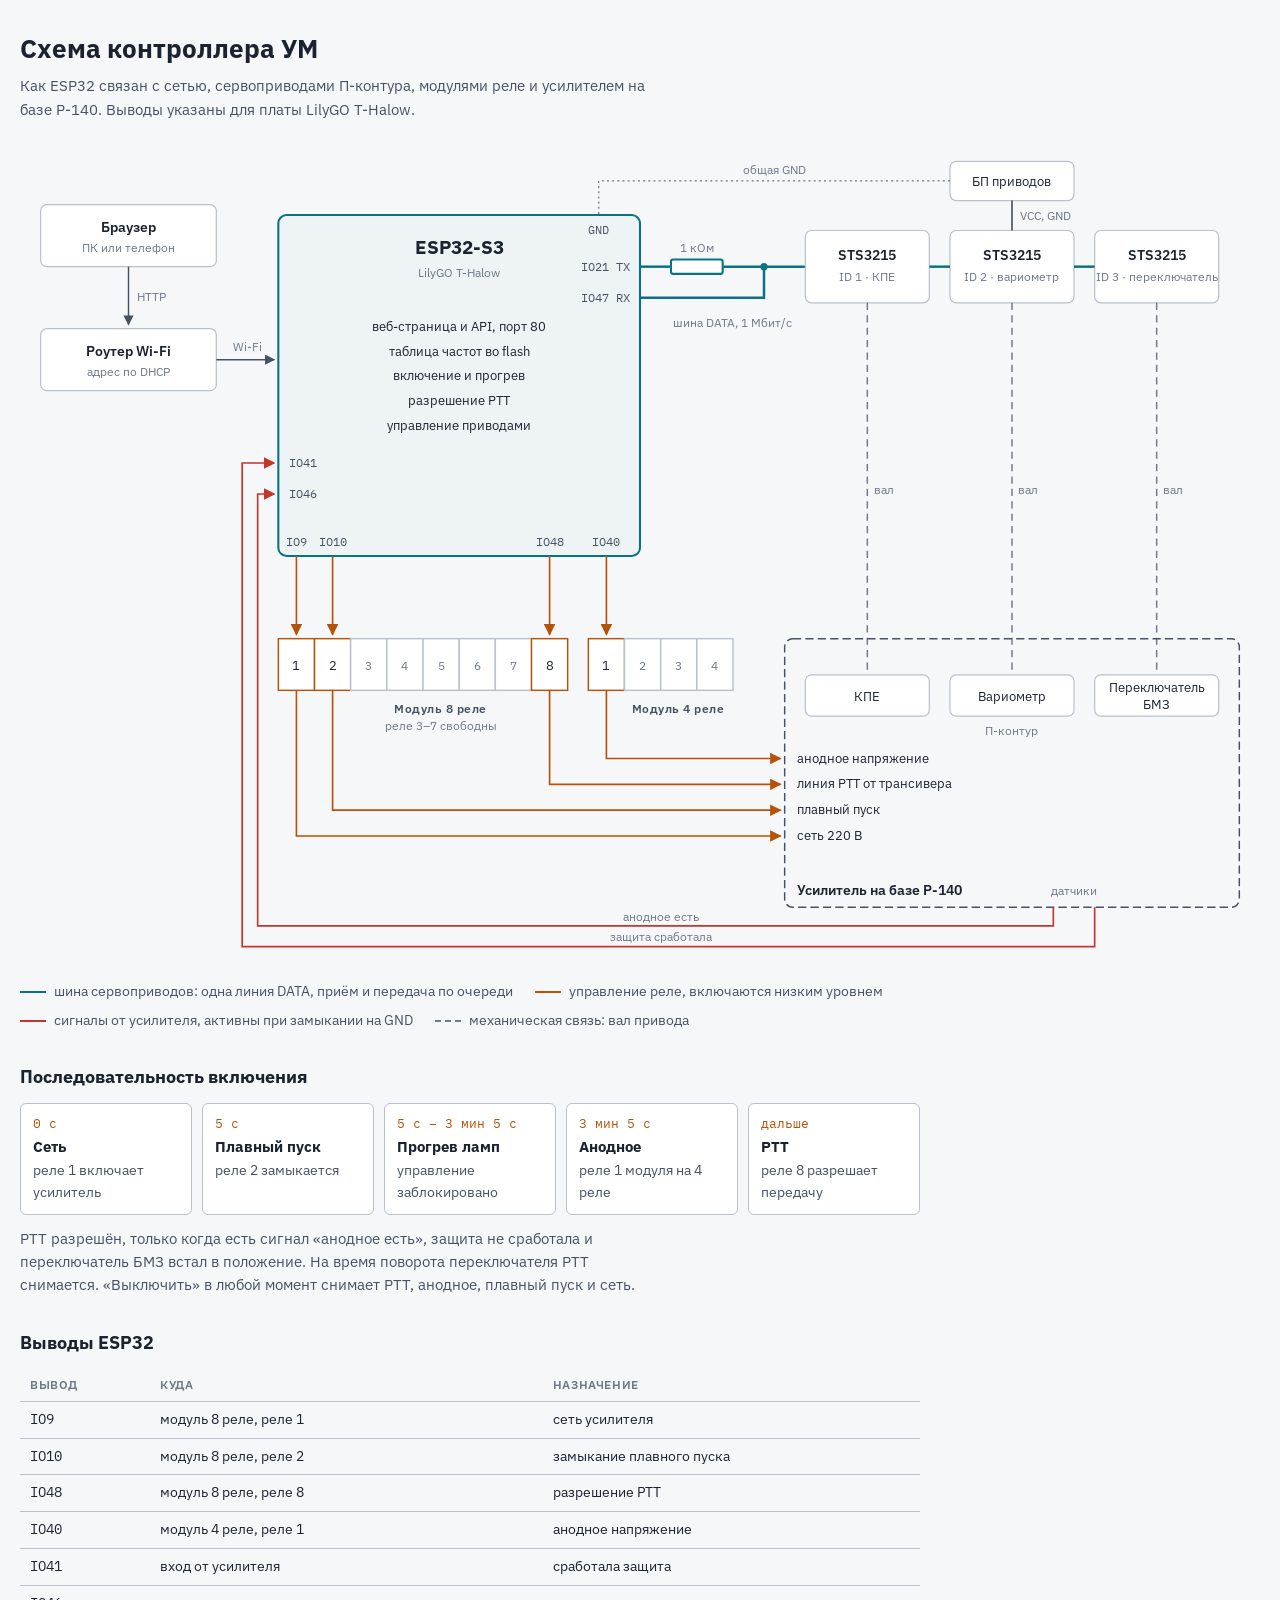
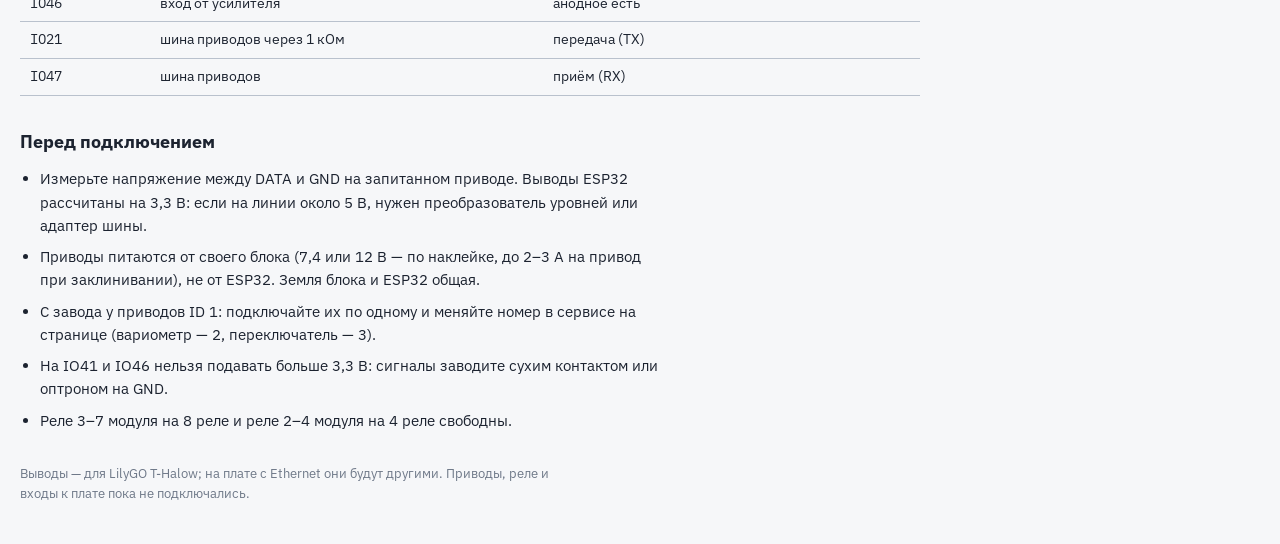
==== docs/scheme.html @ f74bc359 "- переключатель БМЗ на третьем сервоприводе: 5 положений, поворот кратчайшим путём в шаговом режиме," ====
<!doctype html>
<html lang="ru">
<head>
<meta charset="utf-8">
<meta name="viewport" content="width=device-width, initial-scale=1, viewport-fit=cover">
<title>Схема контроллера УМ</title>
<meta name="claude:viewport-fit-sides" content="cover">
<link rel="preconnect" href="https://fonts.googleapis.com">
<link rel="stylesheet" href="https://fonts.googleapis.com/css2?family=IBM+Plex+Mono:wght@400;500&family=IBM+Plex+Sans:wght@400;600;700&display=swap">

<style>
  body { margin: 0; }
  /* Схема по центру во всю ширину, ниже текстовые разделы колонкой ~70 знаков */
  :root {
    --bg: #f6f7f9; --ink: #1c2330; --ink2: #465264; --muted: #6e7888; --line: #b9c1cd;
    --panel: #ffffff; --panel2: #eef4f6; --bus: #0b7285; --warm: #b45309; --alert: #c2362b;
    --font-body: 'IBM Plex Sans', 'Segoe UI', Arial, sans-serif;
    --font-mono: 'IBM Plex Mono', Consolas, monospace;
  }
  @media (prefers-color-scheme: dark) {
    :root:not([data-theme="light"]) {
      --bg: #12161c; --ink: #e5e9ef; --ink2: #b0b9c7; --muted: #8791a1; --line: #364051;
      --panel: #1a2029; --panel2: #16252b; --bus: #3bbfd1; --warm: #f2a33a; --alert: #ff6f61;
      color-scheme: dark;
    }
  }
  :root[data-theme="dark"] {
    --bg: #12161c; --ink: #e5e9ef; --ink2: #b0b9c7; --muted: #8791a1; --line: #364051;
    --panel: #1a2029; --panel2: #16252b; --bus: #3bbfd1; --warm: #f2a33a; --alert: #ff6f61;
    color-scheme: dark;
  }
  body { background: var(--bg); color: var(--ink); font-family: var(--font-body); font-size: 15px; line-height: 1.55; }
  main { max-width: 1240px; margin: 0 auto; padding-block: 28px 40px;
         padding-left: max(16px, env(safe-area-inset-left, 0px)); padding-right: max(16px, env(safe-area-inset-right, 0px));
         display: grid; gap: 32px; }
  main > * { min-width: 0; }
  .intro h1 { margin: 0 0 6px; font-size: 26px; text-wrap: balance; }
  .intro p, footer, section > p, section > ul { max-width: 70ch; }
  section { max-width: 900px; }
  .intro p { margin: 0; color: var(--ink2); }
  h2 { font-size: 18px; margin: 0 0 12px; text-wrap: balance; }
  .fig { margin: 0; }
  .scroll { overflow-x: auto; }
  .fig .scheme { display: block; width: 100%; min-width: 860px; height: auto; }
  .legend { list-style: none; padding: 0; margin: 12px 0 0; display: flex; flex-wrap: wrap; gap: 8px 22px; color: var(--ink2); font-size: 13.5px; }
  .legend li { display: flex; align-items: center; gap: 8px; }
  .k { display: inline-block; width: 26px; height: 0; border-top: 2.4px solid var(--bus); }
  .k.ctl { border-top-color: var(--warm); }
  .k.sig { border-top-color: var(--alert); }
  .k.mech { border-top: 2px dashed var(--muted); }
  .steps { list-style: none; padding: 0; margin: 0; display: grid; grid-template-columns: repeat(auto-fit, minmax(150px, 1fr)); gap: 10px; }
  .steps li { background: var(--panel); border: 1px solid var(--line); border-radius: 6px; padding: 10px 12px; display: grid; gap: 2px; align-content: start; }
  .steps span:last-child { color: var(--ink2); font-size: 14px; }
  .steps .when { font-family: var(--font-mono); font-size: 12.5px; color: var(--warm); font-variant-numeric: tabular-nums; }
  .note { color: var(--ink2); margin: 12px 0 0; }
  table { border-collapse: collapse; width: 100%; min-width: 460px; font-size: 14px; }
  th, td { text-align: left; padding: 7px 10px; border-bottom: 1px solid var(--line); }
  th { font-size: 12px; letter-spacing: .05em; text-transform: uppercase; color: var(--muted); font-weight: 600; }
  .mono { font-family: var(--font-mono); font-variant-numeric: tabular-nums; }
  .checks { margin: 0; padding-left: 20px; display: grid; gap: 8px; }
  footer { color: var(--muted); font-size: 13px; }

.scheme text { font-family: 'IBM Plex Sans', 'Segoe UI', Arial, sans-serif; }
.scheme .t { font-size: 13px; fill: var(--ink); }
.scheme .ts { font-size: 11.5px; fill: var(--muted); }
.scheme .tb { font-size: 14px; font-weight: 600; fill: var(--ink); }
.scheme .th { font-size: 18px; font-weight: 700; fill: var(--ink); }
.scheme .tl { font-size: 12px; font-weight: 600; letter-spacing: .04em; fill: var(--ink2); }
.scheme .pin { font-family: 'IBM Plex Mono', Consolas, monospace; font-size: 11.5px; fill: var(--ink2); }
.scheme .box { fill: var(--panel); stroke: var(--line); stroke-width: 1.2; }
.scheme .esp { fill: var(--panel2); stroke: var(--bus); stroke-width: 2; }
.scheme .amp { fill: none; stroke: var(--ink2); stroke-width: 1.4; stroke-dasharray: 8 4; }
.scheme .comp { fill: var(--panel); stroke: var(--bus); stroke-width: 2; }
.scheme .cell { fill: var(--panel); stroke: var(--warm); stroke-width: 1.4; }
.scheme .cell.free { stroke: var(--line); }
.scheme .bus { fill: none; stroke: var(--bus); stroke-width: 2.4; }
.scheme .pwr { fill: none; stroke: var(--ink2); stroke-width: 1.6; }
.scheme .gnd { fill: none; stroke: var(--muted); stroke-width: 1.2; stroke-dasharray: 2 3; }
.scheme .mech { fill: none; stroke: var(--muted); stroke-width: 1.4; stroke-dasharray: 7 5; }
.scheme .ctl { fill: none; stroke: var(--warm); stroke-width: 1.6; }
.scheme .sig { fill: none; stroke: var(--alert); stroke-width: 1.6; }
.scheme .net { fill: none; stroke: var(--ink2); stroke-width: 1.4; }
.scheme .dot { fill: var(--bus); }
.scheme .ah-net { fill: var(--ink2); }
.scheme .ah-ctl { fill: var(--warm); }
.scheme .ah-sig { fill: var(--alert); }
.scheme .bg { fill: var(--bg); }

</style>
</head>
<body>
<main>
<header class="intro">
  <h1>Схема контроллера УМ</h1>
  <p>Как ESP32 связан с сетью, сервоприводами П-контура, модулями реле и усилителем на базе Р-140. Выводы указаны для платы LilyGO T-Halow.</p>
</header>

<figure class="fig">
  <div class="scroll"><svg xmlns="http://www.w3.org/2000/svg" viewBox="0 0 1200 790" role="img" aria-label="Схема контроллера: браузер через роутер Wi-Fi обращается к ESP32; ESP32 по шине DATA управляет тремя сервоприводами STS3215, которые вращают КПЕ, вариометр и переключатель БМЗ; через модули реле включает сеть, плавный пуск, PTT и анодное напряжение усилителя; от усилителя получает сигналы защиты и наличия анодного." class="scheme"><defs>
<marker id="ar-net" viewBox="0 0 10 10" refX="9" refY="5" markerWidth="7" markerHeight="7" orient="auto-start-reverse"><path d="M0 0 L10 5 L0 10 z" class="ah-net"/></marker>
<marker id="ar-ctl" viewBox="0 0 10 10" refX="9" refY="5" markerWidth="7" markerHeight="7" orient="auto-start-reverse"><path d="M0 0 L10 5 L0 10 z" class="ah-ctl"/></marker>
<marker id="ar-sig" viewBox="0 0 10 10" refX="9" refY="5" markerWidth="7" markerHeight="7" orient="auto-start-reverse"><path d="M0 0 L10 5 L0 10 z" class="ah-sig"/></marker>
</defs><rect x="20" y="50" width="170" height="60" rx="6" class="box"/>
<text x="105" y="76" class="tb" text-anchor="middle">Браузер</text>
<text x="105" y="96" class="ts" text-anchor="middle">ПК или телефон</text>
<rect x="20" y="170" width="170" height="60" rx="6" class="box"/>
<text x="105" y="196" class="tb" text-anchor="middle">Роутер Wi-Fi</text>
<text x="105" y="216" class="ts" text-anchor="middle">адрес по DHCP</text>
<path d="M105 110 L105 166" class="net" marker-end="url(#ar-net)"/>
<text x="113" y="143" class="ts" text-anchor="start">HTTP</text>
<path d="M190 200 L246 200" class="net" marker-end="url(#ar-net)"/>
<text x="220" y="192" class="ts" text-anchor="middle">Wi-Fi</text>
<rect x="250" y="60" width="350" height="330" rx="8" class="esp"/>
<text x="425" y="98" class="th" text-anchor="middle">ESP32-S3</text>
<text x="425" y="120" class="ts" text-anchor="middle">LilyGO T-Halow</text>
<text x="425" y="172" class="t" text-anchor="middle">веб-страница и API, порт 80</text>
<text x="425" y="196" class="t" text-anchor="middle">таблица частот во flash</text>
<text x="425" y="220" class="t" text-anchor="middle">включение и прогрев</text>
<text x="425" y="244" class="t" text-anchor="middle">разрешение PTT</text>
<text x="425" y="268" class="t" text-anchor="middle">управление приводами</text>
<text x="590" y="114" class="pin" text-anchor="end">IO21 TX</text>
<text x="590" y="144" class="pin" text-anchor="end">IO47 RX</text>
<text x="560" y="78" class="pin" text-anchor="middle">GND</text>
<text x="260" y="304" class="pin" text-anchor="start">IO41</text>
<text x="260" y="334" class="pin" text-anchor="start">IO46</text>
<text x="267.5" y="380" class="pin" text-anchor="middle">IO9</text>
<text x="302.5" y="380" class="pin" text-anchor="middle">IO10</text>
<text x="512.5" y="380" class="pin" text-anchor="middle">IO48</text>
<text x="567.5" y="380" class="pin" text-anchor="middle">IO40</text>
<path d="M600 110 L630 110" class="bus"/>
<rect x="630" y="103" width="50" height="14" rx="2" class="comp"/>
<text x="655" y="96" class="ts" text-anchor="middle">1 кОм</text>
<path d="M680 110 L760 110" class="bus"/>
<path d="M600 140 L720 140 L720 110" class="bus"/>
<circle cx="720" cy="110" r="3.5" class="dot"/>
<text x="690" y="168" class="ts" text-anchor="middle">шина DATA, 1 Мбит/с</text>
<rect x="760" y="75" width="120" height="70" rx="6" class="box"/>
<text x="820" y="104" class="tb" text-anchor="middle">STS3215</text>
<text x="820" y="124" class="ts" text-anchor="middle">ID 1 · КПЕ</text>
<rect x="900" y="75" width="120" height="70" rx="6" class="box"/>
<text x="960" y="104" class="tb" text-anchor="middle">STS3215</text>
<text x="960" y="124" class="ts" text-anchor="middle">ID 2 · вариометр</text>
<rect x="1040" y="75" width="120" height="70" rx="6" class="box"/>
<text x="1100" y="104" class="tb" text-anchor="middle">STS3215</text>
<text x="1100" y="124" class="ts" text-anchor="middle">ID 3 · переключатель</text>
<path d="M880 110 L900 110" class="bus"/>
<path d="M1020 110 L1040 110" class="bus"/>
<rect x="900" y="8" width="120" height="38" rx="6" class="box"/>
<text x="960" y="32" class="t" text-anchor="middle">БП приводов</text>
<path d="M960 46 L960 75" class="pwr"/>
<text x="968" y="65" class="ts" text-anchor="start">VCC, GND</text>
<path d="M900 27 L560 27 L560 60" class="gnd"/>
<text x="730" y="20" class="ts" text-anchor="middle">общая GND</text>
<path d="M820 145 L820 505" class="mech"/>
<text x="826" y="330" class="ts" text-anchor="start">вал</text>
<path d="M960 145 L960 505" class="mech"/>
<text x="966" y="330" class="ts" text-anchor="start">вал</text>
<path d="M1100 145 L1100 505" class="mech"/>
<text x="1106" y="330" class="ts" text-anchor="start">вал</text>
<text x="407" y="542" class="tl" text-anchor="middle">Модуль 8 реле</text>
<rect x="250" y="470" width="35" height="50" rx="0" class="cell"/>
<text x="267.5" y="500" class="t" text-anchor="middle">1</text>
<rect x="285" y="470" width="35" height="50" rx="0" class="cell"/>
<text x="302.5" y="500" class="t" text-anchor="middle">2</text>
<rect x="320" y="470" width="35" height="50" rx="0" class="cell free"/>
<text x="337.5" y="500" class="ts" text-anchor="middle">3</text>
<rect x="355" y="470" width="35" height="50" rx="0" class="cell free"/>
<text x="372.5" y="500" class="ts" text-anchor="middle">4</text>
<rect x="390" y="470" width="35" height="50" rx="0" class="cell free"/>
<text x="407.5" y="500" class="ts" text-anchor="middle">5</text>
<rect x="425" y="470" width="35" height="50" rx="0" class="cell free"/>
<text x="442.5" y="500" class="ts" text-anchor="middle">6</text>
<rect x="460" y="470" width="35" height="50" rx="0" class="cell free"/>
<text x="477.5" y="500" class="ts" text-anchor="middle">7</text>
<rect x="495" y="470" width="35" height="50" rx="0" class="cell"/>
<text x="512.5" y="500" class="t" text-anchor="middle">8</text>
<text x="637" y="542" class="tl" text-anchor="middle">Модуль 4 реле</text>
<rect x="550" y="470" width="35" height="50" rx="0" class="cell"/>
<text x="567.5" y="500" class="t" text-anchor="middle">1</text>
<rect x="585" y="470" width="35" height="50" rx="0" class="cell free"/>
<text x="602.5" y="500" class="ts" text-anchor="middle">2</text>
<rect x="620" y="470" width="35" height="50" rx="0" class="cell free"/>
<text x="637.5" y="500" class="ts" text-anchor="middle">3</text>
<rect x="655" y="470" width="35" height="50" rx="0" class="cell free"/>
<text x="672.5" y="500" class="ts" text-anchor="middle">4</text>
<text x="407" y="558" class="ts" text-anchor="middle">реле 3–7 свободны</text>
<path d="M267.5 390 L267.5 466" class="ctl" marker-end="url(#ar-ctl)"/>
<path d="M302.5 390 L302.5 466" class="ctl" marker-end="url(#ar-ctl)"/>
<path d="M512.5 390 L512.5 466" class="ctl" marker-end="url(#ar-ctl)"/>
<path d="M567.5 390 L567.5 466" class="ctl" marker-end="url(#ar-ctl)"/>
<rect x="740" y="470" width="440" height="260" rx="8" class="amp"/>
<text x="752" y="718" class="tb" text-anchor="start">Усилитель на базе Р-140</text>
<rect x="760" y="505" width="120" height="40" rx="6" class="box"/>
<text x="820" y="530" class="t" text-anchor="middle">КПЕ</text>
<rect x="900" y="505" width="120" height="40" rx="6" class="box"/>
<text x="960" y="530" class="t" text-anchor="middle">Вариометр</text>
<rect x="1040" y="505" width="120" height="40" rx="6" class="box"/>
<text x="1100" y="522" class="t" text-anchor="middle">Переключатель</text>
<text x="1100" y="538" class="t" text-anchor="middle">БМЗ</text>
<text x="960" y="563" class="ts" text-anchor="middle">П-контур</text>
<path d="M567.5 520 L567.5 586 L736 586" class="ctl" marker-end="url(#ar-ctl)"/>
<text x="752" y="590" class="t" text-anchor="start">анодное напряжение</text>
<path d="M512.5 520 L512.5 611 L736 611" class="ctl" marker-end="url(#ar-ctl)"/>
<text x="752" y="615" class="t" text-anchor="start">линия PTT от трансивера</text>
<path d="M302.5 520 L302.5 636 L736 636" class="ctl" marker-end="url(#ar-ctl)"/>
<text x="752" y="640" class="t" text-anchor="start">плавный пуск</text>
<path d="M267.5 520 L267.5 661 L736 661" class="ctl" marker-end="url(#ar-ctl)"/>
<text x="752" y="665" class="t" text-anchor="start">сеть 220 В</text>
<path d="M1000 730 L1000 748 L230 748 L230 330 L246 330" class="sig" marker-end="url(#ar-sig)"/>
<path d="M1040 730 L1040 768 L215 768 L215 300 L246 300" class="sig" marker-end="url(#ar-sig)"/>
<text x="620" y="743" class="ts" text-anchor="middle">анодное есть</text>
<text x="620" y="763" class="ts" text-anchor="middle">защита сработала</text>
<text x="1020" y="718" class="ts" text-anchor="middle">датчики</text></svg></div>
  <figcaption>
    <ul class="legend">
      <li><i class="k bus"></i>шина сервоприводов: одна линия DATA, приём и передача по очереди</li>
      <li><i class="k ctl"></i>управление реле, включаются низким уровнем</li>
      <li><i class="k sig"></i>сигналы от усилителя, активны при замыкании на GND</li>
      <li><i class="k mech"></i>механическая связь: вал привода</li>
    </ul>
  </figcaption>
</figure>

<section>
  <h2>Последовательность включения</h2>
  <ol class="steps">
    <li><span class="when">0 с</span><b>Сеть</b><span>реле 1 включает усилитель</span></li>
    <li><span class="when">5 с</span><b>Плавный пуск</b><span>реле 2 замыкается</span></li>
    <li><span class="when">5 с – 3 мин 5 с</span><b>Прогрев ламп</b><span>управление заблокировано</span></li>
    <li><span class="when">3 мин 5 с</span><b>Анодное</b><span>реле 1 модуля на 4 реле</span></li>
    <li><span class="when">дальше</span><b>PTT</b><span>реле 8 разрешает передачу</span></li>
  </ol>
  <p class="note">PTT разрешён, только когда есть сигнал «анодное есть», защита не сработала и переключатель БМЗ встал в положение. На время поворота переключателя PTT снимается. «Выключить» в любой момент снимает PTT, анодное, плавный пуск и сеть.</p>
</section>

<section>
  <h2>Выводы ESP32</h2>
  <div class="scroll">
  <table>
    <thead><tr><th>Вывод</th><th>Куда</th><th>Назначение</th></tr></thead>
    <tbody>
      <tr><td class="mono">IO9</td><td>модуль 8 реле, реле 1</td><td>сеть усилителя</td></tr>
      <tr><td class="mono">IO10</td><td>модуль 8 реле, реле 2</td><td>замыкание плавного пуска</td></tr>
      <tr><td class="mono">IO48</td><td>модуль 8 реле, реле 8</td><td>разрешение PTT</td></tr>
      <tr><td class="mono">IO40</td><td>модуль 4 реле, реле 1</td><td>анодное напряжение</td></tr>
      <tr><td class="mono">IO41</td><td>вход от усилителя</td><td>сработала защита</td></tr>
      <tr><td class="mono">IO46</td><td>вход от усилителя</td><td>анодное есть</td></tr>
      <tr><td class="mono">IO21</td><td>шина приводов через 1 кОм</td><td>передача (TX)</td></tr>
      <tr><td class="mono">IO47</td><td>шина приводов</td><td>приём (RX)</td></tr>
    </tbody>
  </table>
  </div>
</section>

<section>
  <h2>Перед подключением</h2>
  <ul class="checks">
    <li>Измерьте напряжение между DATA и GND на запитанном приводе. Выводы ESP32 рассчитаны на 3,3 В: если на линии около 5 В, нужен преобразователь уровней или адаптер шины.</li>
    <li>Приводы питаются от своего блока (7,4 или 12 В — по наклейке, до 2–3 А на привод при заклинивании), не от ESP32. Земля блока и ESP32 общая.</li>
    <li>С завода у приводов ID 1: подключайте их по одному и меняйте номер в сервисе на странице (вариометр — 2, переключатель — 3).</li>
    <li>На IO41 и IO46 нельзя подавать больше 3,3 В: сигналы заводите сухим контактом или оптроном на GND.</li>
    <li>Реле 3–7 модуля на 8 реле и реле 2–4 модуля на 4 реле свободны.</li>
  </ul>
</section>

<footer>Выводы — для LilyGO T-Halow; на плате с Ethernet они будут другими. Приводы, реле и входы к плате пока не подключались.</footer>
</main>
</body>
</html>
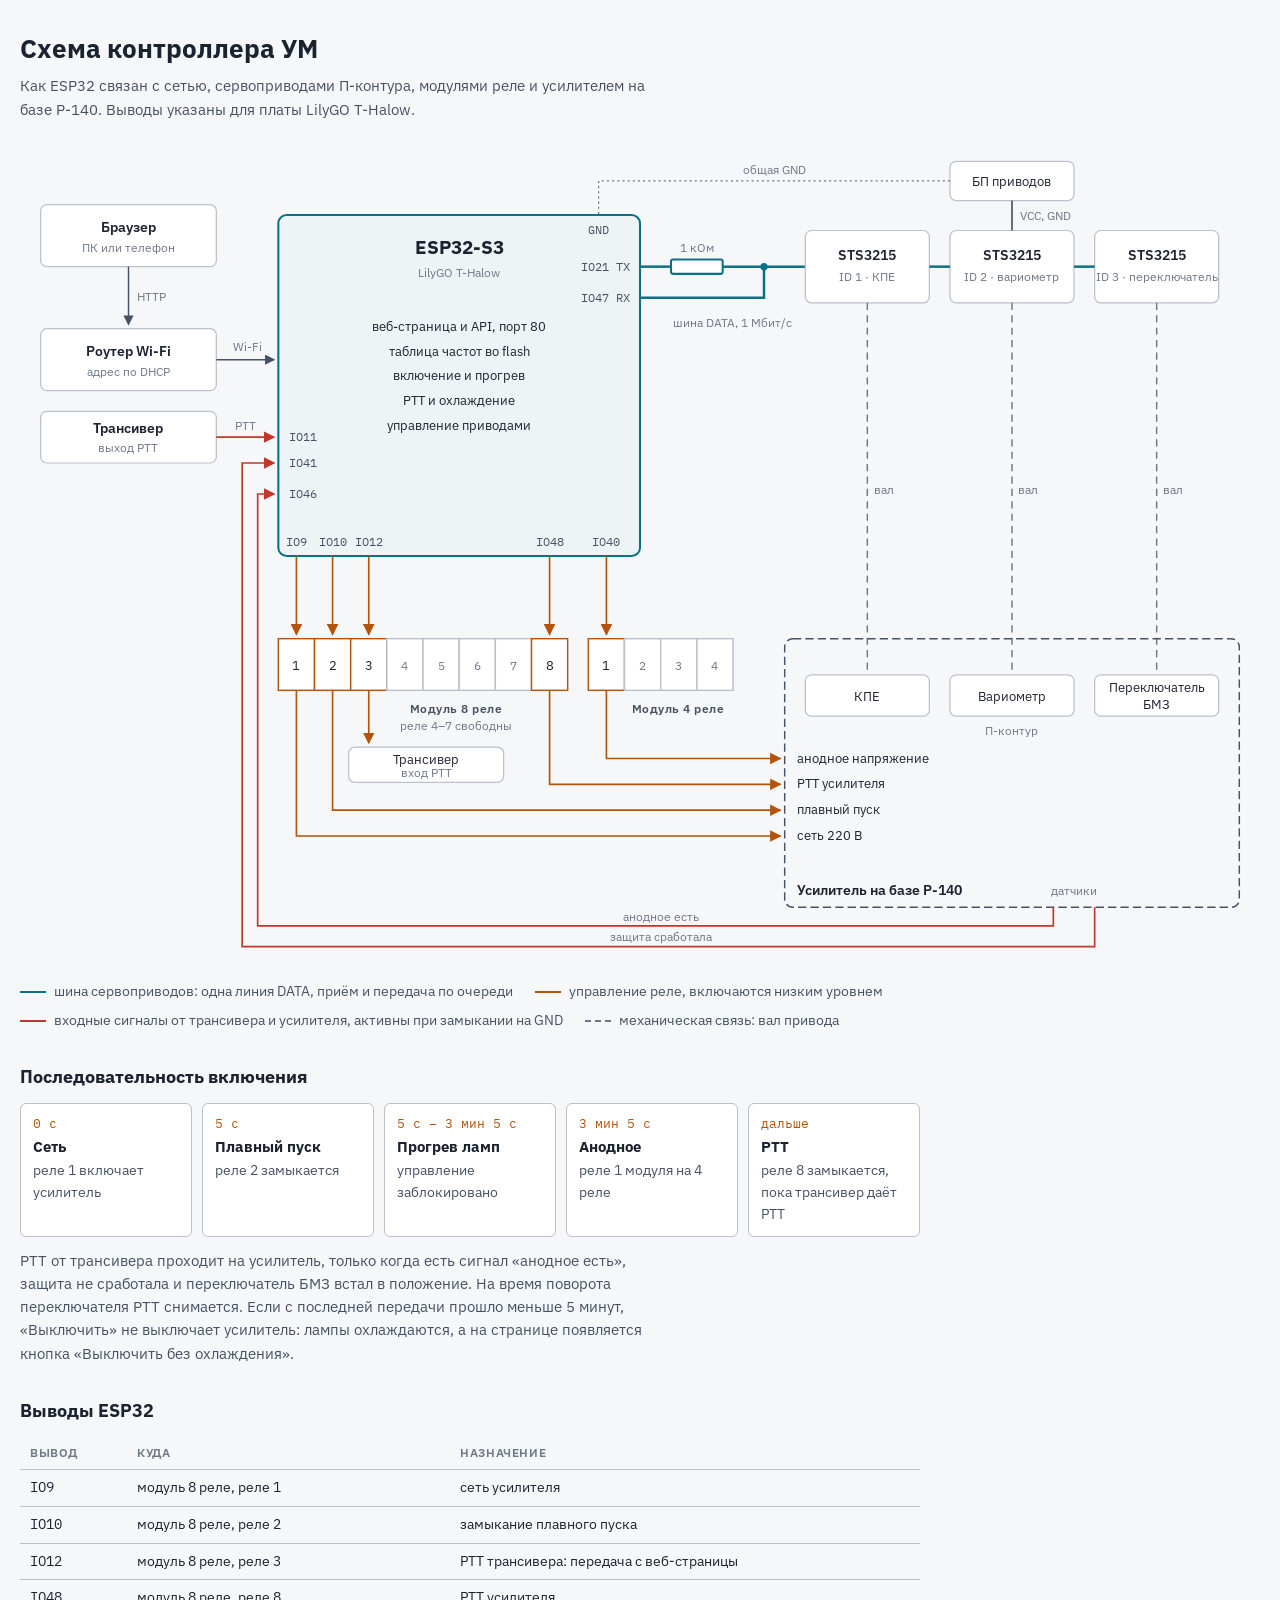
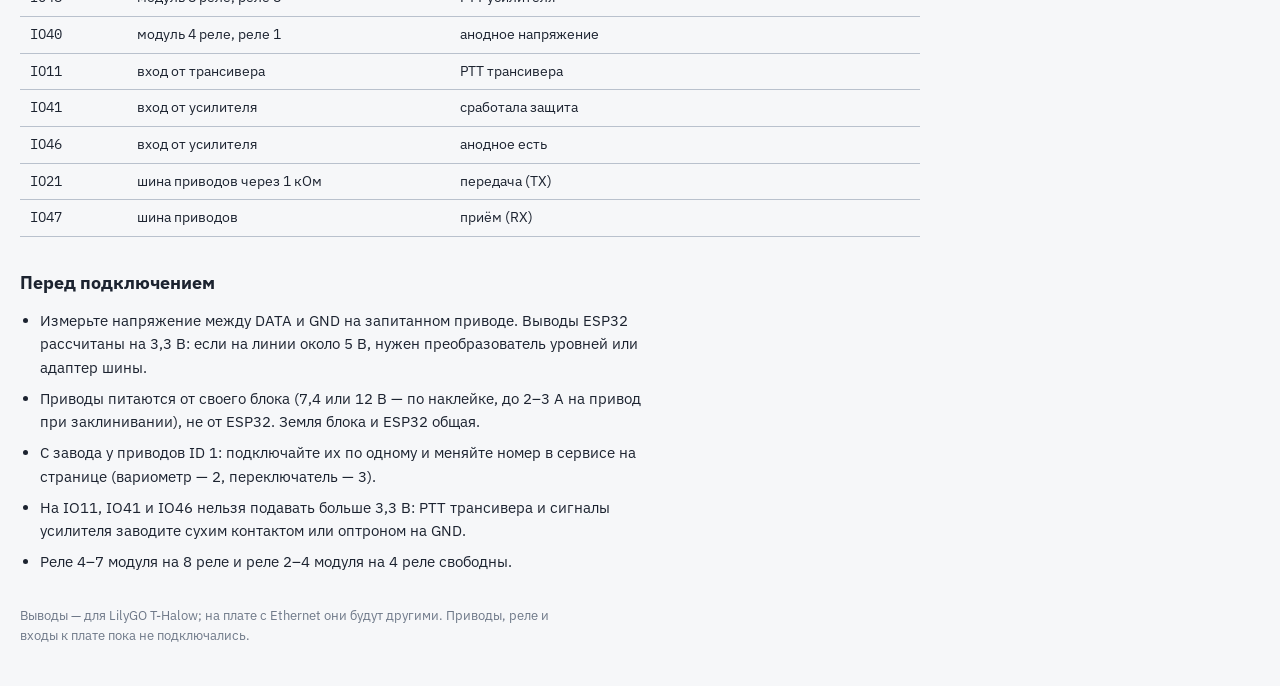
==== commit 2b9ceb79: "- PTT трансивера через ESP32 (вход IO11), реле 8 - PTT усилителя - охлаждение 5 мин после передачи: " ====
--- a/docs/scheme.html
+++ b/docs/scheme.html
@@ -96,7 +96,7 @@
 </header>
 
 <figure class="fig">
-  <div class="scroll"><svg xmlns="http://www.w3.org/2000/svg" viewBox="0 0 1200 790" role="img" aria-label="Схема контроллера: браузер через роутер Wi-Fi обращается к ESP32; ESP32 по шине DATA управляет тремя сервоприводами STS3215, которые вращают КПЕ, вариометр и переключатель БМЗ; через модули реле включает сеть, плавный пуск, PTT и анодное напряжение усилителя; от усилителя получает сигналы защиты и наличия анодного." class="scheme"><defs>
+  <div class="scroll"><svg xmlns="http://www.w3.org/2000/svg" viewBox="0 0 1200 790" role="img" aria-label="Схема контроллера: браузер через роутер Wi-Fi обращается к ESP32; ESP32 по шине DATA управляет тремя сервоприводами STS3215, которые вращают КПЕ, вариометр и переключатель БМЗ; через модули реле включает сеть, плавный пуск, PTT и анодное напряжение усилителя; от трансивера получает PTT, от усилителя — сигналы защиты и наличия анодного." class="scheme"><defs>
 <marker id="ar-net" viewBox="0 0 10 10" refX="9" refY="5" markerWidth="7" markerHeight="7" orient="auto-start-reverse"><path d="M0 0 L10 5 L0 10 z" class="ah-net"/></marker>
 <marker id="ar-ctl" viewBox="0 0 10 10" refX="9" refY="5" markerWidth="7" markerHeight="7" orient="auto-start-reverse"><path d="M0 0 L10 5 L0 10 z" class="ah-ctl"/></marker>
 <marker id="ar-sig" viewBox="0 0 10 10" refX="9" refY="5" markerWidth="7" markerHeight="7" orient="auto-start-reverse"><path d="M0 0 L10 5 L0 10 z" class="ah-sig"/></marker>
@@ -110,21 +110,28 @@
 <text x="113" y="143" class="ts" text-anchor="start">HTTP</text>
 <path d="M190 200 L246 200" class="net" marker-end="url(#ar-net)"/>
 <text x="220" y="192" class="ts" text-anchor="middle">Wi-Fi</text>
+<rect x="20" y="250" width="170" height="50" rx="6" class="box"/>
+<text x="105" y="271" class="tb" text-anchor="middle">Трансивер</text>
+<text x="105" y="289" class="ts" text-anchor="middle">выход PTT</text>
+<path d="M190 275 L246 275" class="sig" marker-end="url(#ar-sig)"/>
+<text x="218" y="268" class="ts" text-anchor="middle">PTT</text>
 <rect x="250" y="60" width="350" height="330" rx="8" class="esp"/>
 <text x="425" y="98" class="th" text-anchor="middle">ESP32-S3</text>
 <text x="425" y="120" class="ts" text-anchor="middle">LilyGO T-Halow</text>
 <text x="425" y="172" class="t" text-anchor="middle">веб-страница и API, порт 80</text>
 <text x="425" y="196" class="t" text-anchor="middle">таблица частот во flash</text>
 <text x="425" y="220" class="t" text-anchor="middle">включение и прогрев</text>
-<text x="425" y="244" class="t" text-anchor="middle">разрешение PTT</text>
+<text x="425" y="244" class="t" text-anchor="middle">PTT и охлаждение</text>
 <text x="425" y="268" class="t" text-anchor="middle">управление приводами</text>
 <text x="590" y="114" class="pin" text-anchor="end">IO21 TX</text>
 <text x="590" y="144" class="pin" text-anchor="end">IO47 RX</text>
 <text x="560" y="78" class="pin" text-anchor="middle">GND</text>
+<text x="260" y="279" class="pin" text-anchor="start">IO11</text>
 <text x="260" y="304" class="pin" text-anchor="start">IO41</text>
 <text x="260" y="334" class="pin" text-anchor="start">IO46</text>
 <text x="267.5" y="380" class="pin" text-anchor="middle">IO9</text>
 <text x="302.5" y="380" class="pin" text-anchor="middle">IO10</text>
+<text x="337.5" y="380" class="pin" text-anchor="middle">IO12</text>
 <text x="512.5" y="380" class="pin" text-anchor="middle">IO48</text>
 <text x="567.5" y="380" class="pin" text-anchor="middle">IO40</text>
 <path d="M600 110 L630 110" class="bus"/>
@@ -157,13 +164,13 @@
 <text x="966" y="330" class="ts" text-anchor="start">вал</text>
 <path d="M1100 145 L1100 505" class="mech"/>
 <text x="1106" y="330" class="ts" text-anchor="start">вал</text>
-<text x="407" y="542" class="tl" text-anchor="middle">Модуль 8 реле</text>
+<text x="422" y="542" class="tl" text-anchor="middle">Модуль 8 реле</text>
 <rect x="250" y="470" width="35" height="50" rx="0" class="cell"/>
 <text x="267.5" y="500" class="t" text-anchor="middle">1</text>
 <rect x="285" y="470" width="35" height="50" rx="0" class="cell"/>
 <text x="302.5" y="500" class="t" text-anchor="middle">2</text>
-<rect x="320" y="470" width="35" height="50" rx="0" class="cell free"/>
-<text x="337.5" y="500" class="ts" text-anchor="middle">3</text>
+<rect x="320" y="470" width="35" height="50" rx="0" class="cell"/>
+<text x="337.5" y="500" class="t" text-anchor="middle">3</text>
 <rect x="355" y="470" width="35" height="50" rx="0" class="cell free"/>
 <text x="372.5" y="500" class="ts" text-anchor="middle">4</text>
 <rect x="390" y="470" width="35" height="50" rx="0" class="cell free"/>
@@ -183,11 +190,16 @@
 <text x="637.5" y="500" class="ts" text-anchor="middle">3</text>
 <rect x="655" y="470" width="35" height="50" rx="0" class="cell free"/>
 <text x="672.5" y="500" class="ts" text-anchor="middle">4</text>
-<text x="407" y="558" class="ts" text-anchor="middle">реле 3–7 свободны</text>
+<text x="422" y="558" class="ts" text-anchor="middle">реле 4–7 свободны</text>
 <path d="M267.5 390 L267.5 466" class="ctl" marker-end="url(#ar-ctl)"/>
 <path d="M302.5 390 L302.5 466" class="ctl" marker-end="url(#ar-ctl)"/>
+<path d="M337.5 390 L337.5 466" class="ctl" marker-end="url(#ar-ctl)"/>
 <path d="M512.5 390 L512.5 466" class="ctl" marker-end="url(#ar-ctl)"/>
 <path d="M567.5 390 L567.5 466" class="ctl" marker-end="url(#ar-ctl)"/>
+<path d="M337.5 520 L337.5 571" class="ctl" marker-end="url(#ar-ctl)"/>
+<rect x="318" y="575" width="150" height="34" rx="6" class="box"/>
+<text x="393" y="591" class="t" text-anchor="middle">Трансивер</text>
+<text x="393" y="604" class="ts" text-anchor="middle">вход PTT</text>
 <rect x="740" y="470" width="440" height="260" rx="8" class="amp"/>
 <text x="752" y="718" class="tb" text-anchor="start">Усилитель на базе Р-140</text>
 <rect x="760" y="505" width="120" height="40" rx="6" class="box"/>
@@ -201,7 +213,7 @@
 <path d="M567.5 520 L567.5 586 L736 586" class="ctl" marker-end="url(#ar-ctl)"/>
 <text x="752" y="590" class="t" text-anchor="start">анодное напряжение</text>
 <path d="M512.5 520 L512.5 611 L736 611" class="ctl" marker-end="url(#ar-ctl)"/>
-<text x="752" y="615" class="t" text-anchor="start">линия PTT от трансивера</text>
+<text x="752" y="615" class="t" text-anchor="start">PTT усилителя</text>
 <path d="M302.5 520 L302.5 636 L736 636" class="ctl" marker-end="url(#ar-ctl)"/>
 <text x="752" y="640" class="t" text-anchor="start">плавный пуск</text>
 <path d="M267.5 520 L267.5 661 L736 661" class="ctl" marker-end="url(#ar-ctl)"/>
@@ -215,7 +227,7 @@
     <ul class="legend">
       <li><i class="k bus"></i>шина сервоприводов: одна линия DATA, приём и передача по очереди</li>
       <li><i class="k ctl"></i>управление реле, включаются низким уровнем</li>
-      <li><i class="k sig"></i>сигналы от усилителя, активны при замыкании на GND</li>
+      <li><i class="k sig"></i>входные сигналы от трансивера и усилителя, активны при замыкании на GND</li>
       <li><i class="k mech"></i>механическая связь: вал привода</li>
     </ul>
   </figcaption>
@@ -228,9 +240,9 @@
     <li><span class="when">5 с</span><b>Плавный пуск</b><span>реле 2 замыкается</span></li>
     <li><span class="when">5 с – 3 мин 5 с</span><b>Прогрев ламп</b><span>управление заблокировано</span></li>
     <li><span class="when">3 мин 5 с</span><b>Анодное</b><span>реле 1 модуля на 4 реле</span></li>
-    <li><span class="when">дальше</span><b>PTT</b><span>реле 8 разрешает передачу</span></li>
+    <li><span class="when">дальше</span><b>PTT</b><span>реле 8 замыкается, пока трансивер даёт PTT</span></li>
   </ol>
-  <p class="note">PTT разрешён, только когда есть сигнал «анодное есть», защита не сработала и переключатель БМЗ встал в положение. На время поворота переключателя PTT снимается. «Выключить» в любой момент снимает PTT, анодное, плавный пуск и сеть.</p>
+  <p class="note">PTT от трансивера проходит на усилитель, только когда есть сигнал «анодное есть», защита не сработала и переключатель БМЗ встал в положение. На время поворота переключателя PTT снимается. Если с последней передачи прошло меньше 5 минут, «Выключить» не выключает усилитель: лампы охлаждаются, а на странице появляется кнопка «Выключить без охлаждения».</p>
 </section>
 
 <section>
@@ -241,8 +253,10 @@
     <tbody>
       <tr><td class="mono">IO9</td><td>модуль 8 реле, реле 1</td><td>сеть усилителя</td></tr>
       <tr><td class="mono">IO10</td><td>модуль 8 реле, реле 2</td><td>замыкание плавного пуска</td></tr>
-      <tr><td class="mono">IO48</td><td>модуль 8 реле, реле 8</td><td>разрешение PTT</td></tr>
+      <tr><td class="mono">IO12</td><td>модуль 8 реле, реле 3</td><td>PTT трансивера: передача с веб-страницы</td></tr>
+      <tr><td class="mono">IO48</td><td>модуль 8 реле, реле 8</td><td>PTT усилителя</td></tr>
       <tr><td class="mono">IO40</td><td>модуль 4 реле, реле 1</td><td>анодное напряжение</td></tr>
+      <tr><td class="mono">IO11</td><td>вход от трансивера</td><td>PTT трансивера</td></tr>
       <tr><td class="mono">IO41</td><td>вход от усилителя</td><td>сработала защита</td></tr>
       <tr><td class="mono">IO46</td><td>вход от усилителя</td><td>анодное есть</td></tr>
       <tr><td class="mono">IO21</td><td>шина приводов через 1 кОм</td><td>передача (TX)</td></tr>
@@ -258,8 +272,8 @@
     <li>Измерьте напряжение между DATA и GND на запитанном приводе. Выводы ESP32 рассчитаны на 3,3 В: если на линии около 5 В, нужен преобразователь уровней или адаптер шины.</li>
     <li>Приводы питаются от своего блока (7,4 или 12 В — по наклейке, до 2–3 А на привод при заклинивании), не от ESP32. Земля блока и ESP32 общая.</li>
     <li>С завода у приводов ID 1: подключайте их по одному и меняйте номер в сервисе на странице (вариометр — 2, переключатель — 3).</li>
-    <li>На IO41 и IO46 нельзя подавать больше 3,3 В: сигналы заводите сухим контактом или оптроном на GND.</li>
-    <li>Реле 3–7 модуля на 8 реле и реле 2–4 модуля на 4 реле свободны.</li>
+    <li>На IO11, IO41 и IO46 нельзя подавать больше 3,3 В: PTT трансивера и сигналы усилителя заводите сухим контактом или оптроном на GND.</li>
+    <li>Реле 4–7 модуля на 8 реле и реле 2–4 модуля на 4 реле свободны.</li>
   </ul>
 </section>
 
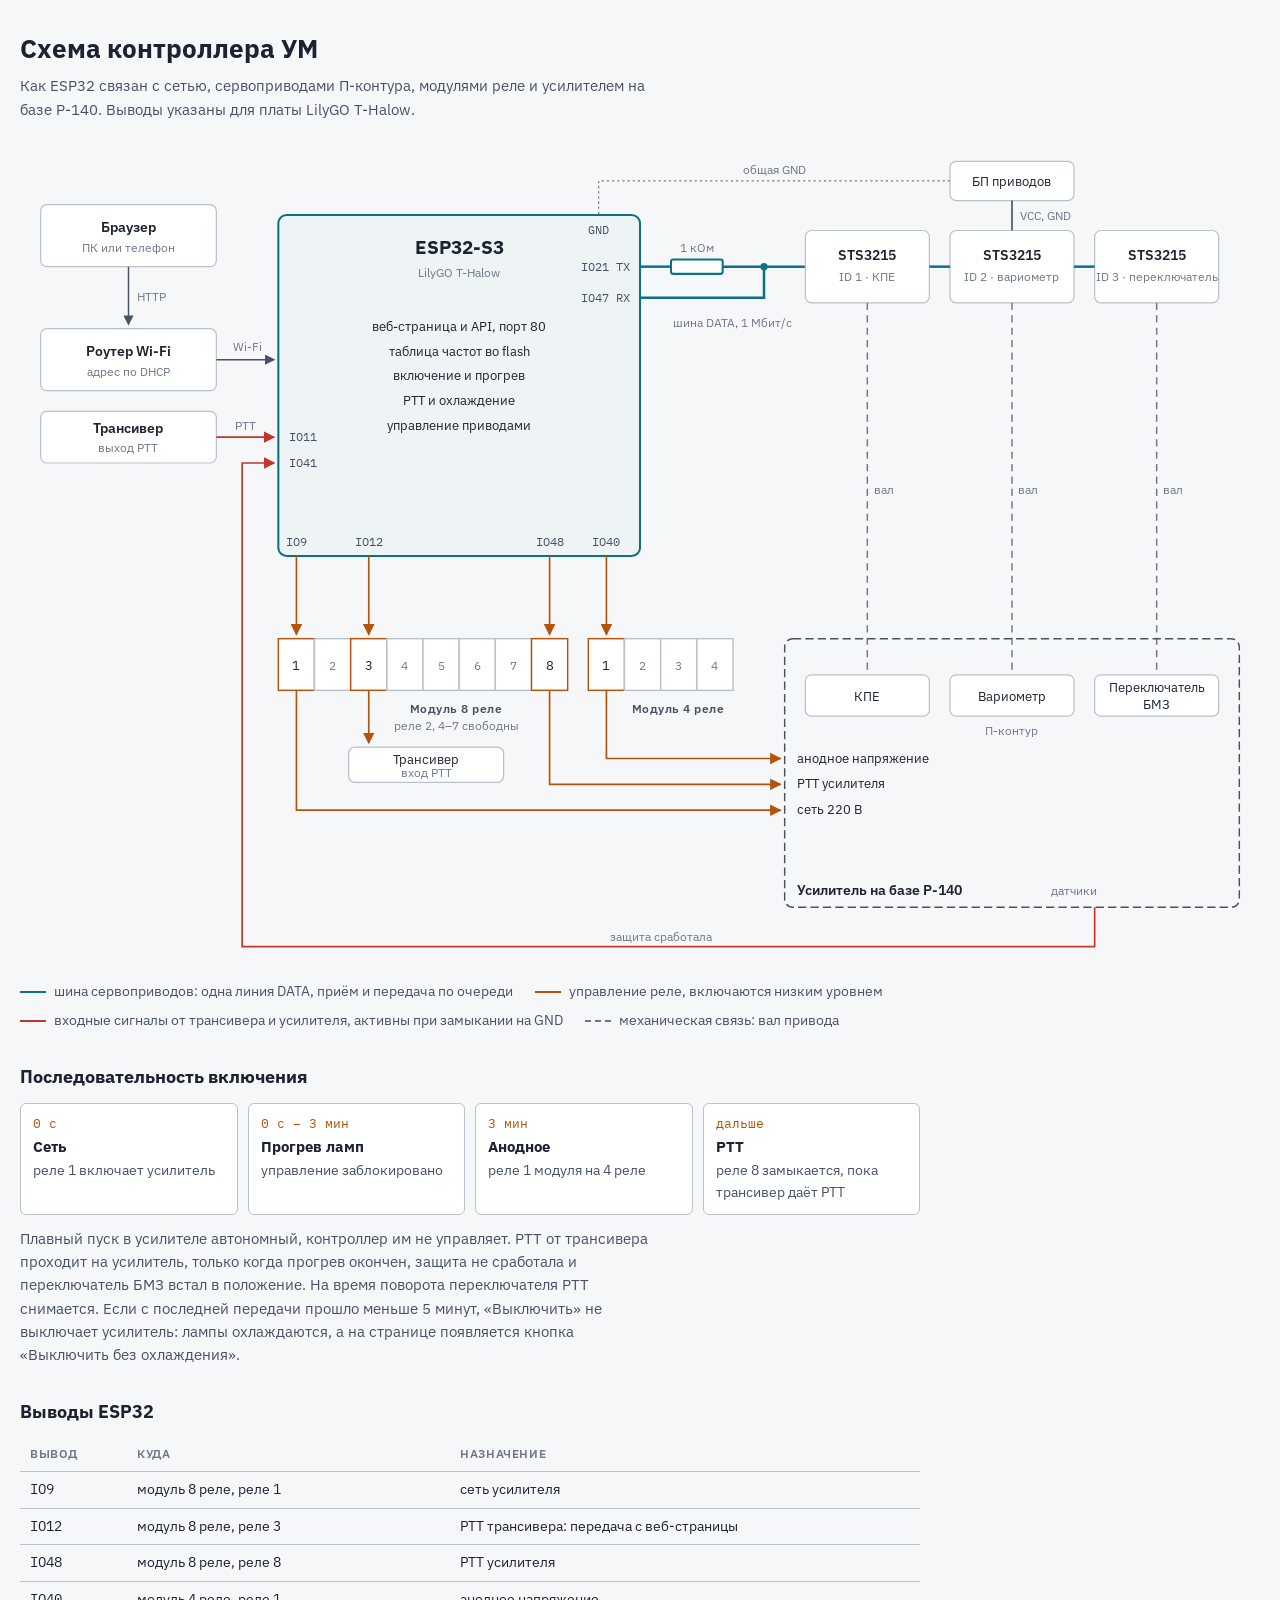
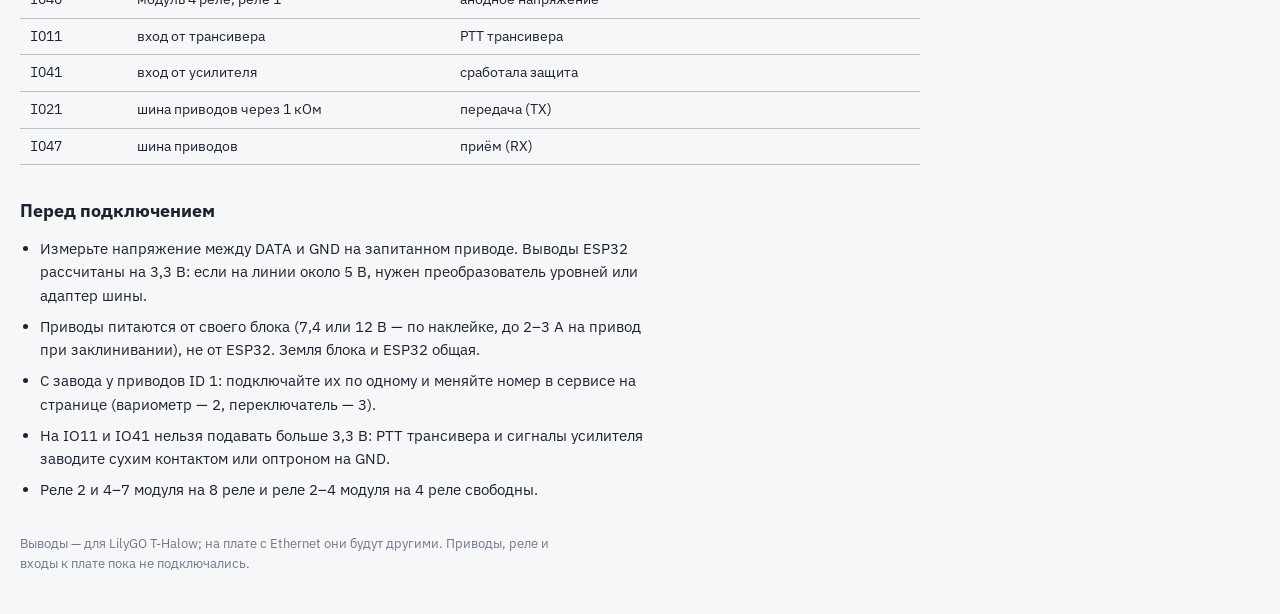
==== commit 588976d4: "- убрана проверка наличия анодного (вход IO46), реле анодного осталось - плавный пуск автономный в у" ====
--- a/docs/scheme.html
+++ b/docs/scheme.html
@@ -96,7 +96,7 @@
 </header>
 
 <figure class="fig">
-  <div class="scroll"><svg xmlns="http://www.w3.org/2000/svg" viewBox="0 0 1200 790" role="img" aria-label="Схема контроллера: браузер через роутер Wi-Fi обращается к ESP32; ESP32 по шине DATA управляет тремя сервоприводами STS3215, которые вращают КПЕ, вариометр и переключатель БМЗ; через модули реле включает сеть, плавный пуск, PTT и анодное напряжение усилителя; от трансивера получает PTT, от усилителя — сигналы защиты и наличия анодного." class="scheme"><defs>
+  <div class="scroll"><svg xmlns="http://www.w3.org/2000/svg" viewBox="0 0 1200 790" role="img" aria-label="Схема контроллера: браузер через роутер Wi-Fi обращается к ESP32; ESP32 по шине DATA управляет тремя сервоприводами STS3215, которые вращают КПЕ, вариометр и переключатель БМЗ; через модули реле включает сеть, PTT и анодное напряжение усилителя; от трансивера получает PTT, от усилителя — сигнал защиты." class="scheme"><defs>
 <marker id="ar-net" viewBox="0 0 10 10" refX="9" refY="5" markerWidth="7" markerHeight="7" orient="auto-start-reverse"><path d="M0 0 L10 5 L0 10 z" class="ah-net"/></marker>
 <marker id="ar-ctl" viewBox="0 0 10 10" refX="9" refY="5" markerWidth="7" markerHeight="7" orient="auto-start-reverse"><path d="M0 0 L10 5 L0 10 z" class="ah-ctl"/></marker>
 <marker id="ar-sig" viewBox="0 0 10 10" refX="9" refY="5" markerWidth="7" markerHeight="7" orient="auto-start-reverse"><path d="M0 0 L10 5 L0 10 z" class="ah-sig"/></marker>
@@ -128,9 +128,7 @@
 <text x="560" y="78" class="pin" text-anchor="middle">GND</text>
 <text x="260" y="279" class="pin" text-anchor="start">IO11</text>
 <text x="260" y="304" class="pin" text-anchor="start">IO41</text>
-<text x="260" y="334" class="pin" text-anchor="start">IO46</text>
 <text x="267.5" y="380" class="pin" text-anchor="middle">IO9</text>
-<text x="302.5" y="380" class="pin" text-anchor="middle">IO10</text>
 <text x="337.5" y="380" class="pin" text-anchor="middle">IO12</text>
 <text x="512.5" y="380" class="pin" text-anchor="middle">IO48</text>
 <text x="567.5" y="380" class="pin" text-anchor="middle">IO40</text>
@@ -167,8 +165,8 @@
 <text x="422" y="542" class="tl" text-anchor="middle">Модуль 8 реле</text>
 <rect x="250" y="470" width="35" height="50" rx="0" class="cell"/>
 <text x="267.5" y="500" class="t" text-anchor="middle">1</text>
-<rect x="285" y="470" width="35" height="50" rx="0" class="cell"/>
-<text x="302.5" y="500" class="t" text-anchor="middle">2</text>
+<rect x="285" y="470" width="35" height="50" rx="0" class="cell free"/>
+<text x="302.5" y="500" class="ts" text-anchor="middle">2</text>
 <rect x="320" y="470" width="35" height="50" rx="0" class="cell"/>
 <text x="337.5" y="500" class="t" text-anchor="middle">3</text>
 <rect x="355" y="470" width="35" height="50" rx="0" class="cell free"/>
@@ -190,9 +188,8 @@
 <text x="637.5" y="500" class="ts" text-anchor="middle">3</text>
 <rect x="655" y="470" width="35" height="50" rx="0" class="cell free"/>
 <text x="672.5" y="500" class="ts" text-anchor="middle">4</text>
-<text x="422" y="558" class="ts" text-anchor="middle">реле 4–7 свободны</text>
+<text x="422" y="558" class="ts" text-anchor="middle">реле 2, 4–7 свободны</text>
 <path d="M267.5 390 L267.5 466" class="ctl" marker-end="url(#ar-ctl)"/>
-<path d="M302.5 390 L302.5 466" class="ctl" marker-end="url(#ar-ctl)"/>
 <path d="M337.5 390 L337.5 466" class="ctl" marker-end="url(#ar-ctl)"/>
 <path d="M512.5 390 L512.5 466" class="ctl" marker-end="url(#ar-ctl)"/>
 <path d="M567.5 390 L567.5 466" class="ctl" marker-end="url(#ar-ctl)"/>
@@ -214,13 +211,9 @@
 <text x="752" y="590" class="t" text-anchor="start">анодное напряжение</text>
 <path d="M512.5 520 L512.5 611 L736 611" class="ctl" marker-end="url(#ar-ctl)"/>
 <text x="752" y="615" class="t" text-anchor="start">PTT усилителя</text>
-<path d="M302.5 520 L302.5 636 L736 636" class="ctl" marker-end="url(#ar-ctl)"/>
-<text x="752" y="640" class="t" text-anchor="start">плавный пуск</text>
-<path d="M267.5 520 L267.5 661 L736 661" class="ctl" marker-end="url(#ar-ctl)"/>
-<text x="752" y="665" class="t" text-anchor="start">сеть 220 В</text>
-<path d="M1000 730 L1000 748 L230 748 L230 330 L246 330" class="sig" marker-end="url(#ar-sig)"/>
+<path d="M267.5 520 L267.5 636 L736 636" class="ctl" marker-end="url(#ar-ctl)"/>
+<text x="752" y="640" class="t" text-anchor="start">сеть 220 В</text>
 <path d="M1040 730 L1040 768 L215 768 L215 300 L246 300" class="sig" marker-end="url(#ar-sig)"/>
-<text x="620" y="743" class="ts" text-anchor="middle">анодное есть</text>
 <text x="620" y="763" class="ts" text-anchor="middle">защита сработала</text>
 <text x="1020" y="718" class="ts" text-anchor="middle">датчики</text></svg></div>
   <figcaption>
@@ -237,12 +230,11 @@
   <h2>Последовательность включения</h2>
   <ol class="steps">
     <li><span class="when">0 с</span><b>Сеть</b><span>реле 1 включает усилитель</span></li>
-    <li><span class="when">5 с</span><b>Плавный пуск</b><span>реле 2 замыкается</span></li>
-    <li><span class="when">5 с – 3 мин 5 с</span><b>Прогрев ламп</b><span>управление заблокировано</span></li>
-    <li><span class="when">3 мин 5 с</span><b>Анодное</b><span>реле 1 модуля на 4 реле</span></li>
+    <li><span class="when">0 с – 3 мин</span><b>Прогрев ламп</b><span>управление заблокировано</span></li>
+    <li><span class="when">3 мин</span><b>Анодное</b><span>реле 1 модуля на 4 реле</span></li>
     <li><span class="when">дальше</span><b>PTT</b><span>реле 8 замыкается, пока трансивер даёт PTT</span></li>
   </ol>
-  <p class="note">PTT от трансивера проходит на усилитель, только когда есть сигнал «анодное есть», защита не сработала и переключатель БМЗ встал в положение. На время поворота переключателя PTT снимается. Если с последней передачи прошло меньше 5 минут, «Выключить» не выключает усилитель: лампы охлаждаются, а на странице появляется кнопка «Выключить без охлаждения».</p>
+  <p class="note">Плавный пуск в усилителе автономный, контроллер им не управляет. PTT от трансивера проходит на усилитель, только когда прогрев окончен, защита не сработала и переключатель БМЗ встал в положение. На время поворота переключателя PTT снимается. Если с последней передачи прошло меньше 5 минут, «Выключить» не выключает усилитель: лампы охлаждаются, а на странице появляется кнопка «Выключить без охлаждения».</p>
 </section>
 
 <section>
@@ -252,13 +244,11 @@
     <thead><tr><th>Вывод</th><th>Куда</th><th>Назначение</th></tr></thead>
     <tbody>
       <tr><td class="mono">IO9</td><td>модуль 8 реле, реле 1</td><td>сеть усилителя</td></tr>
-      <tr><td class="mono">IO10</td><td>модуль 8 реле, реле 2</td><td>замыкание плавного пуска</td></tr>
       <tr><td class="mono">IO12</td><td>модуль 8 реле, реле 3</td><td>PTT трансивера: передача с веб-страницы</td></tr>
       <tr><td class="mono">IO48</td><td>модуль 8 реле, реле 8</td><td>PTT усилителя</td></tr>
       <tr><td class="mono">IO40</td><td>модуль 4 реле, реле 1</td><td>анодное напряжение</td></tr>
       <tr><td class="mono">IO11</td><td>вход от трансивера</td><td>PTT трансивера</td></tr>
       <tr><td class="mono">IO41</td><td>вход от усилителя</td><td>сработала защита</td></tr>
-      <tr><td class="mono">IO46</td><td>вход от усилителя</td><td>анодное есть</td></tr>
       <tr><td class="mono">IO21</td><td>шина приводов через 1 кОм</td><td>передача (TX)</td></tr>
       <tr><td class="mono">IO47</td><td>шина приводов</td><td>приём (RX)</td></tr>
     </tbody>
@@ -272,8 +262,8 @@
     <li>Измерьте напряжение между DATA и GND на запитанном приводе. Выводы ESP32 рассчитаны на 3,3 В: если на линии около 5 В, нужен преобразователь уровней или адаптер шины.</li>
     <li>Приводы питаются от своего блока (7,4 или 12 В — по наклейке, до 2–3 А на привод при заклинивании), не от ESP32. Земля блока и ESP32 общая.</li>
     <li>С завода у приводов ID 1: подключайте их по одному и меняйте номер в сервисе на странице (вариометр — 2, переключатель — 3).</li>
-    <li>На IO11, IO41 и IO46 нельзя подавать больше 3,3 В: PTT трансивера и сигналы усилителя заводите сухим контактом или оптроном на GND.</li>
-    <li>Реле 4–7 модуля на 8 реле и реле 2–4 модуля на 4 реле свободны.</li>
+    <li>На IO11 и IO41 нельзя подавать больше 3,3 В: PTT трансивера и сигналы усилителя заводите сухим контактом или оптроном на GND.</li>
+    <li>Реле 2 и 4–7 модуля на 8 реле и реле 2–4 модуля на 4 реле свободны.</li>
   </ul>
 </section>
 
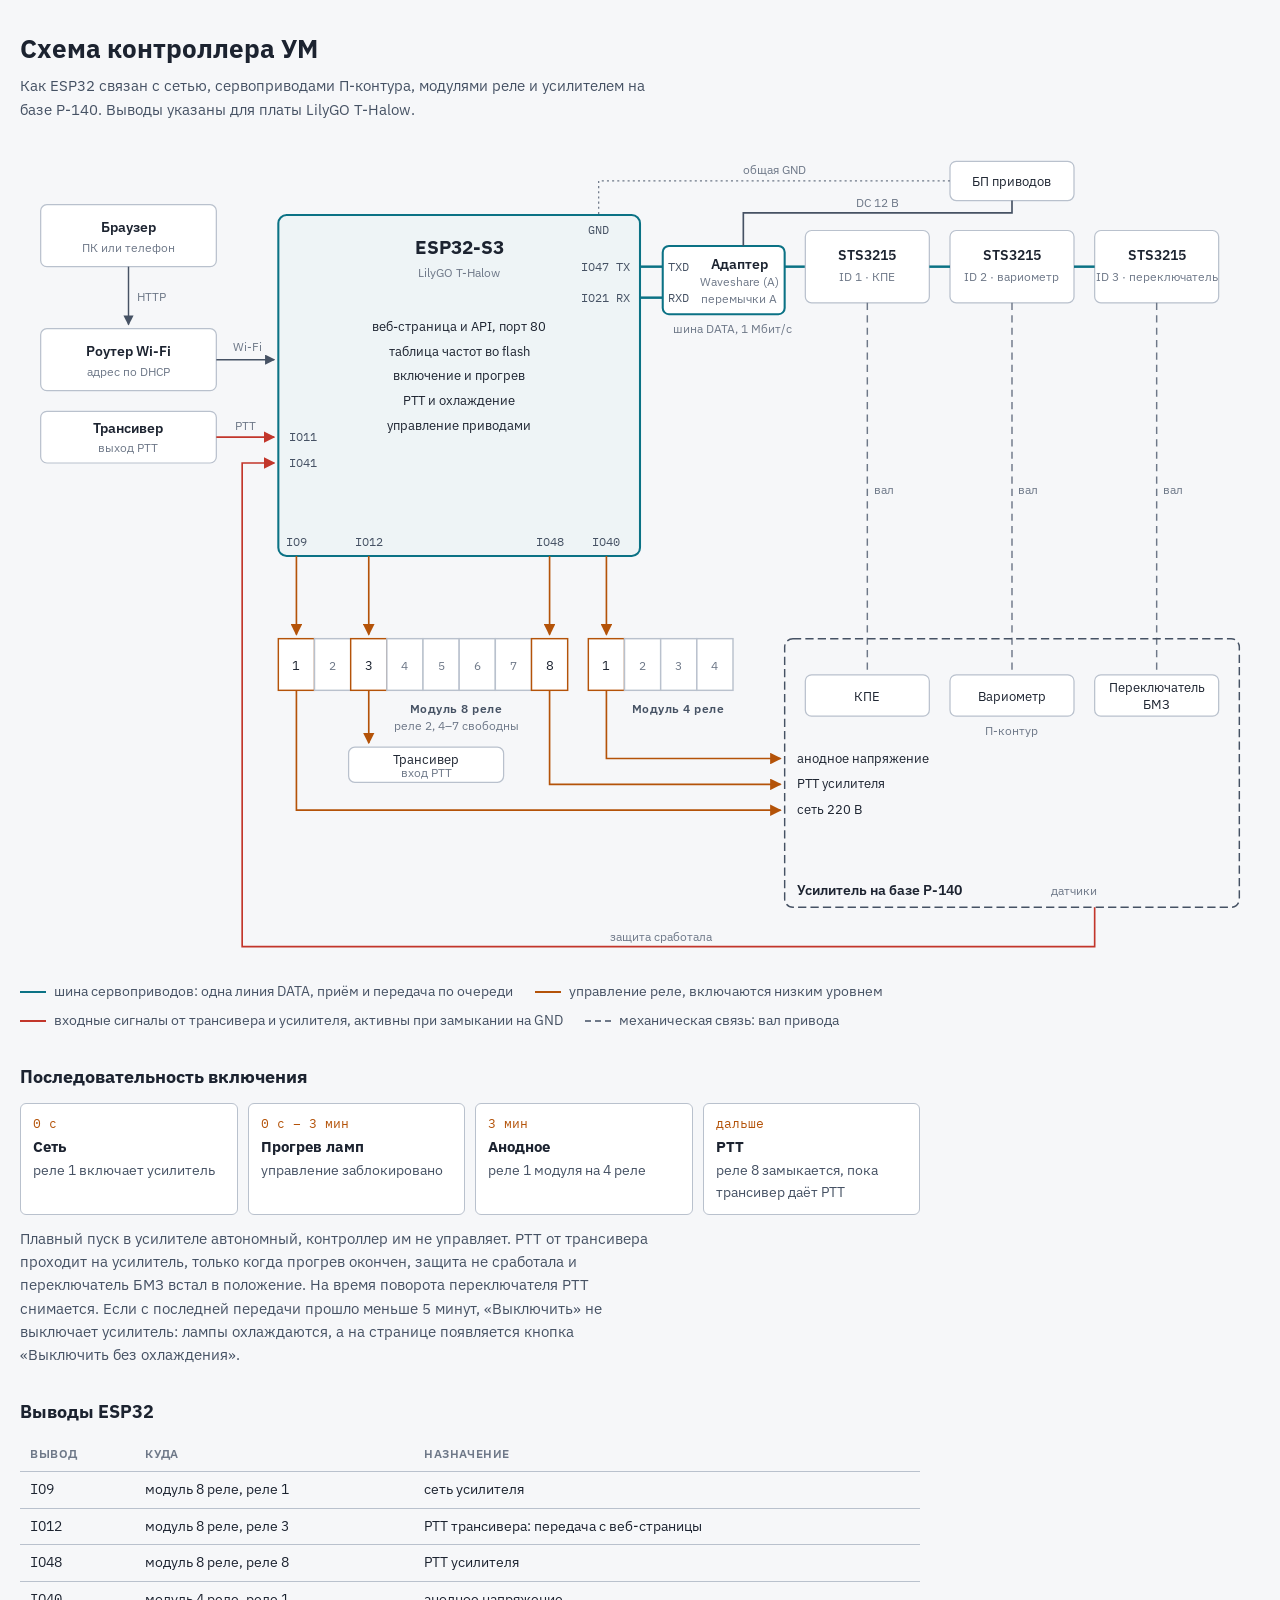
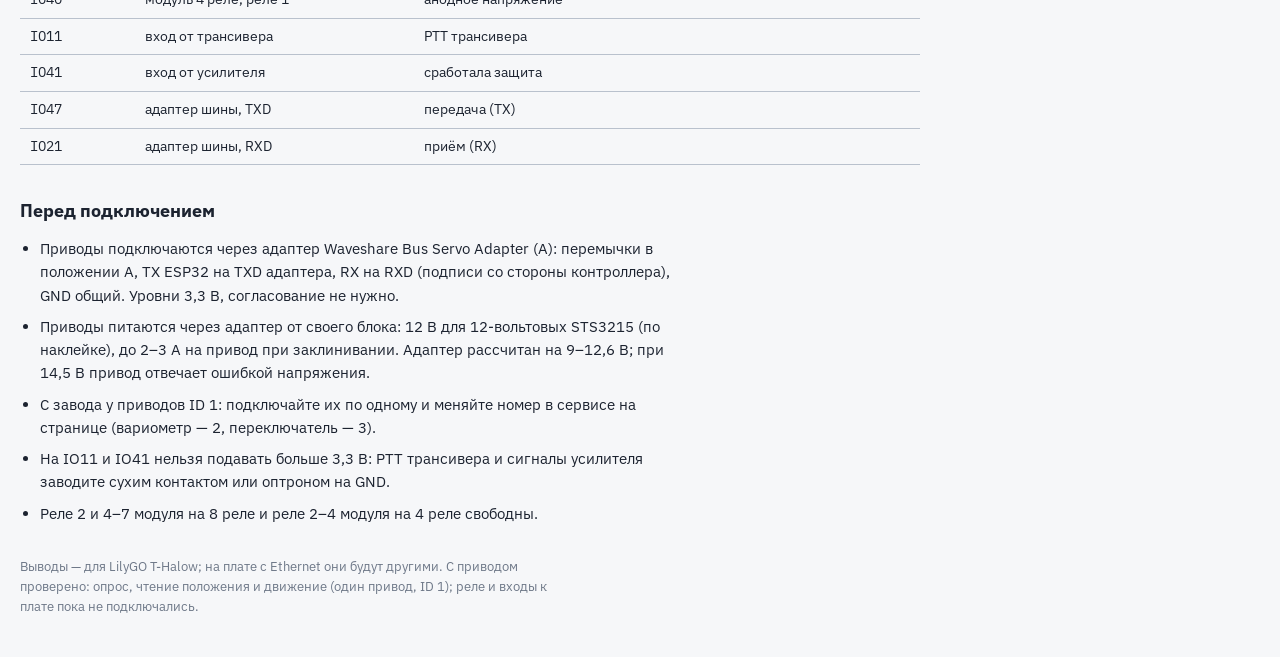
==== commit 5da73de0: "- README (ru/en) и схема подключения: шина сервоприводов через адаптер Waveshare Bus Servo Adapter (" ====
--- a/docs/scheme.html
+++ b/docs/scheme.html
@@ -96,7 +96,7 @@
 </header>
 
 <figure class="fig">
-  <div class="scroll"><svg xmlns="http://www.w3.org/2000/svg" viewBox="0 0 1200 790" role="img" aria-label="Схема контроллера: браузер через роутер Wi-Fi обращается к ESP32; ESP32 по шине DATA управляет тремя сервоприводами STS3215, которые вращают КПЕ, вариометр и переключатель БМЗ; через модули реле включает сеть, PTT и анодное напряжение усилителя; от трансивера получает PTT, от усилителя — сигнал защиты." class="scheme"><defs>
+  <div class="scroll"><svg xmlns="http://www.w3.org/2000/svg" viewBox="0 0 1200 790" role="img" aria-label="Схема контроллера: браузер через роутер Wi-Fi обращается к ESP32; ESP32 через адаптер шины по линии DATA управляет тремя сервоприводами STS3215, которые вращают КПЕ, вариометр и переключатель БМЗ; через модули реле включает сеть, PTT и анодное напряжение усилителя; от трансивера получает PTT, от усилителя — сигнал защиты." class="scheme"><defs>
 <marker id="ar-net" viewBox="0 0 10 10" refX="9" refY="5" markerWidth="7" markerHeight="7" orient="auto-start-reverse"><path d="M0 0 L10 5 L0 10 z" class="ah-net"/></marker>
 <marker id="ar-ctl" viewBox="0 0 10 10" refX="9" refY="5" markerWidth="7" markerHeight="7" orient="auto-start-reverse"><path d="M0 0 L10 5 L0 10 z" class="ah-ctl"/></marker>
 <marker id="ar-sig" viewBox="0 0 10 10" refX="9" refY="5" markerWidth="7" markerHeight="7" orient="auto-start-reverse"><path d="M0 0 L10 5 L0 10 z" class="ah-sig"/></marker>
@@ -123,8 +123,8 @@
 <text x="425" y="220" class="t" text-anchor="middle">включение и прогрев</text>
 <text x="425" y="244" class="t" text-anchor="middle">PTT и охлаждение</text>
 <text x="425" y="268" class="t" text-anchor="middle">управление приводами</text>
-<text x="590" y="114" class="pin" text-anchor="end">IO21 TX</text>
-<text x="590" y="144" class="pin" text-anchor="end">IO47 RX</text>
+<text x="590" y="114" class="pin" text-anchor="end">IO47 TX</text>
+<text x="590" y="144" class="pin" text-anchor="end">IO21 RX</text>
 <text x="560" y="78" class="pin" text-anchor="middle">GND</text>
 <text x="260" y="279" class="pin" text-anchor="start">IO11</text>
 <text x="260" y="304" class="pin" text-anchor="start">IO41</text>
@@ -132,13 +132,16 @@
 <text x="337.5" y="380" class="pin" text-anchor="middle">IO12</text>
 <text x="512.5" y="380" class="pin" text-anchor="middle">IO48</text>
 <text x="567.5" y="380" class="pin" text-anchor="middle">IO40</text>
-<path d="M600 110 L630 110" class="bus"/>
-<rect x="630" y="103" width="50" height="14" rx="2" class="comp"/>
-<text x="655" y="96" class="ts" text-anchor="middle">1 кОм</text>
-<path d="M680 110 L760 110" class="bus"/>
-<path d="M600 140 L720 140 L720 110" class="bus"/>
-<circle cx="720" cy="110" r="3.5" class="dot"/>
-<text x="690" y="168" class="ts" text-anchor="middle">шина DATA, 1 Мбит/с</text>
+<path d="M600 110 L622 110" class="bus"/>
+<path d="M600 140 L622 140" class="bus"/>
+<rect x="622" y="90" width="118" height="66" rx="6" class="comp"/>
+<text x="627" y="114" class="pin" text-anchor="start">TXD</text>
+<text x="627" y="144" class="pin" text-anchor="start">RXD</text>
+<text x="696" y="112" class="tb" text-anchor="middle">Адаптер</text>
+<text x="696" y="129" class="ts" text-anchor="middle">Waveshare (A)</text>
+<text x="696" y="145" class="ts" text-anchor="middle">перемычки A</text>
+<path d="M740 110 L760 110" class="bus"/>
+<text x="690" y="174" class="ts" text-anchor="middle">шина DATA, 1 Мбит/с</text>
 <rect x="760" y="75" width="120" height="70" rx="6" class="box"/>
 <text x="820" y="104" class="tb" text-anchor="middle">STS3215</text>
 <text x="820" y="124" class="ts" text-anchor="middle">ID 1 · КПЕ</text>
@@ -152,8 +155,8 @@
 <path d="M1020 110 L1040 110" class="bus"/>
 <rect x="900" y="8" width="120" height="38" rx="6" class="box"/>
 <text x="960" y="32" class="t" text-anchor="middle">БП приводов</text>
-<path d="M960 46 L960 75" class="pwr"/>
-<text x="968" y="65" class="ts" text-anchor="start">VCC, GND</text>
+<path d="M960 46 L960 58 L700 58 L700 90" class="pwr"/>
+<text x="830" y="52" class="ts" text-anchor="middle">DC 12 В</text>
 <path d="M900 27 L560 27 L560 60" class="gnd"/>
 <text x="730" y="20" class="ts" text-anchor="middle">общая GND</text>
 <path d="M820 145 L820 505" class="mech"/>
@@ -249,8 +252,8 @@
       <tr><td class="mono">IO40</td><td>модуль 4 реле, реле 1</td><td>анодное напряжение</td></tr>
       <tr><td class="mono">IO11</td><td>вход от трансивера</td><td>PTT трансивера</td></tr>
       <tr><td class="mono">IO41</td><td>вход от усилителя</td><td>сработала защита</td></tr>
-      <tr><td class="mono">IO21</td><td>шина приводов через 1 кОм</td><td>передача (TX)</td></tr>
-      <tr><td class="mono">IO47</td><td>шина приводов</td><td>приём (RX)</td></tr>
+      <tr><td class="mono">IO47</td><td>адаптер шины, TXD</td><td>передача (TX)</td></tr>
+      <tr><td class="mono">IO21</td><td>адаптер шины, RXD</td><td>приём (RX)</td></tr>
     </tbody>
   </table>
   </div>
@@ -259,15 +262,15 @@
 <section>
   <h2>Перед подключением</h2>
   <ul class="checks">
-    <li>Измерьте напряжение между DATA и GND на запитанном приводе. Выводы ESP32 рассчитаны на 3,3 В: если на линии около 5 В, нужен преобразователь уровней или адаптер шины.</li>
-    <li>Приводы питаются от своего блока (7,4 или 12 В — по наклейке, до 2–3 А на привод при заклинивании), не от ESP32. Земля блока и ESP32 общая.</li>
+    <li>Приводы подключаются через адаптер Waveshare Bus Servo Adapter (A): перемычки в положении A, TX ESP32 на TXD адаптера, RX на RXD (подписи со стороны контроллера), GND общий. Уровни 3,3 В, согласование не нужно.</li>
+    <li>Приводы питаются через адаптер от своего блока: 12 В для 12-вольтовых STS3215 (по наклейке), до 2–3 А на привод при заклинивании. Адаптер рассчитан на 9–12,6 В; при 14,5 В привод отвечает ошибкой напряжения.</li>
     <li>С завода у приводов ID 1: подключайте их по одному и меняйте номер в сервисе на странице (вариометр — 2, переключатель — 3).</li>
     <li>На IO11 и IO41 нельзя подавать больше 3,3 В: PTT трансивера и сигналы усилителя заводите сухим контактом или оптроном на GND.</li>
     <li>Реле 2 и 4–7 модуля на 8 реле и реле 2–4 модуля на 4 реле свободны.</li>
   </ul>
 </section>
 
-<footer>Выводы — для LilyGO T-Halow; на плате с Ethernet они будут другими. Приводы, реле и входы к плате пока не подключались.</footer>
+<footer>Выводы — для LilyGO T-Halow; на плате с Ethernet они будут другими. С приводом проверено: опрос, чтение положения и движение (один привод, ID 1); реле и входы к плате пока не подключались.</footer>
 </main>
 </body>
 </html>
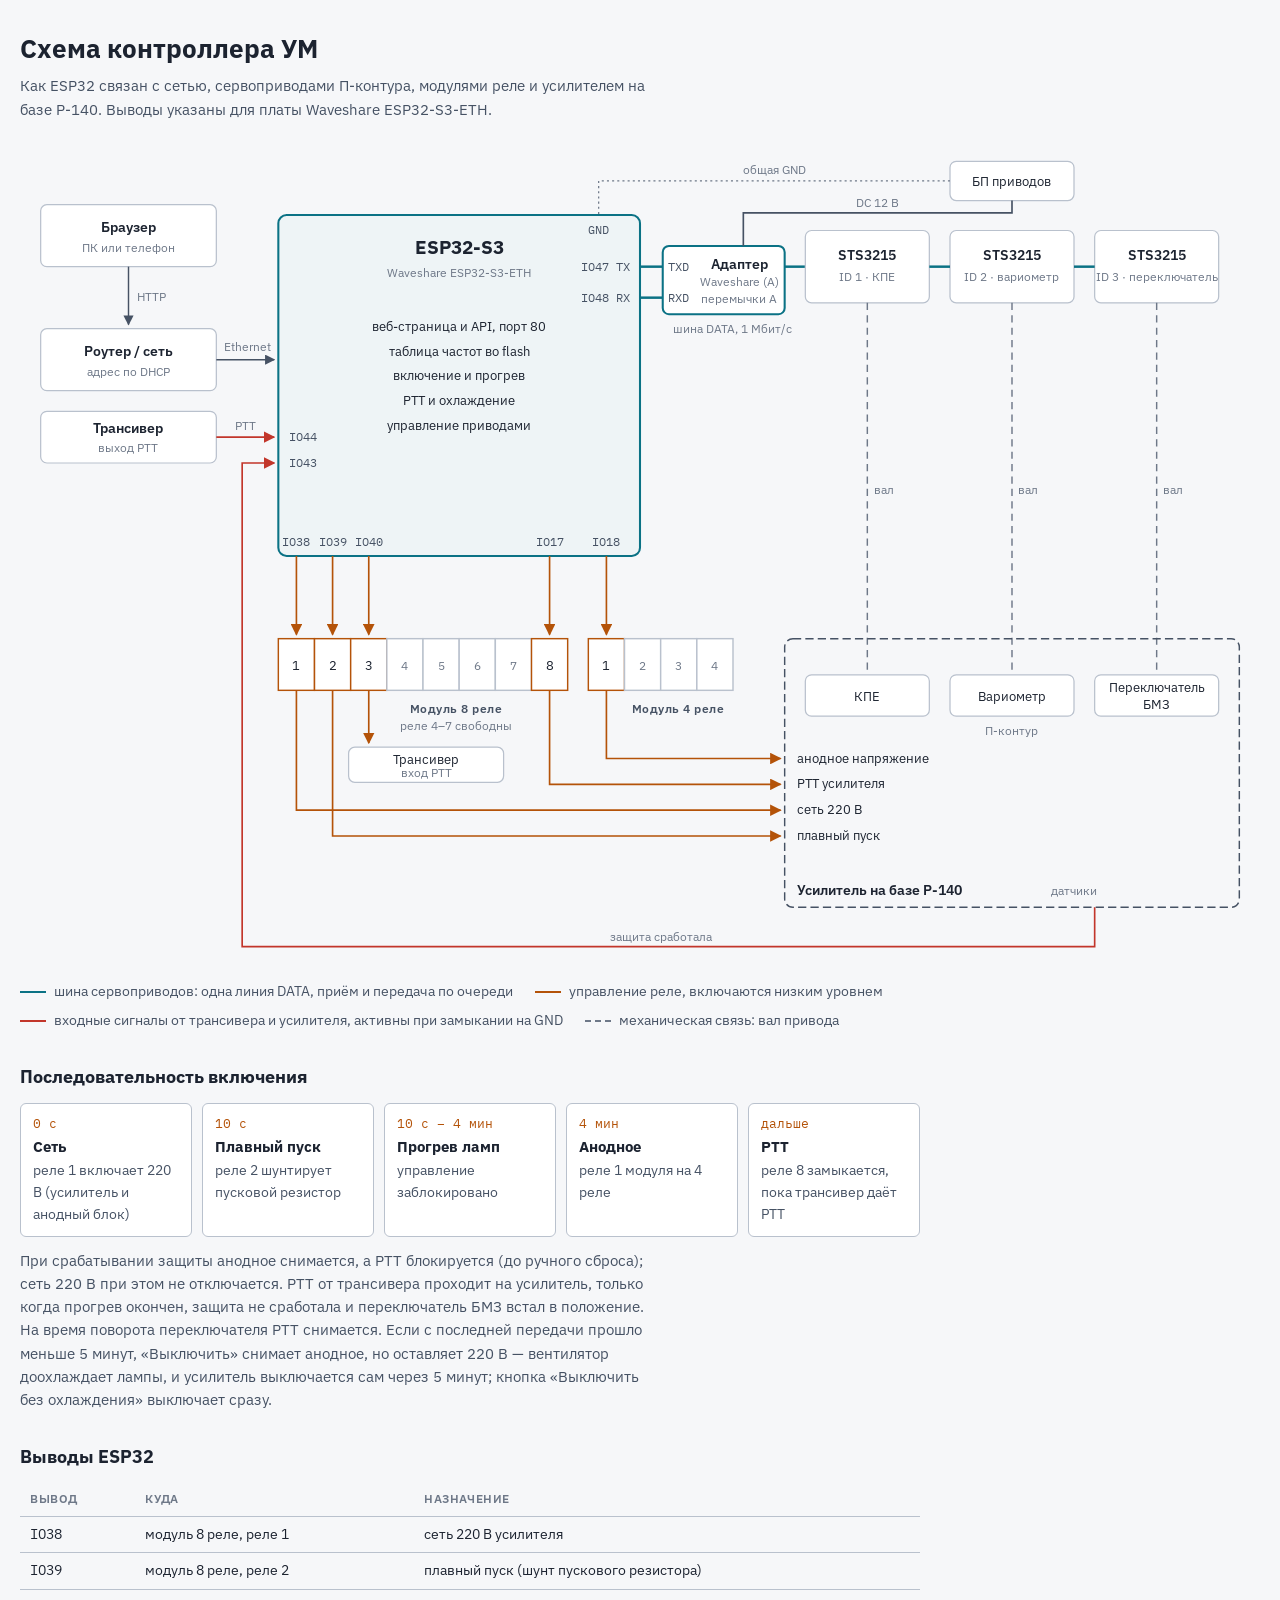
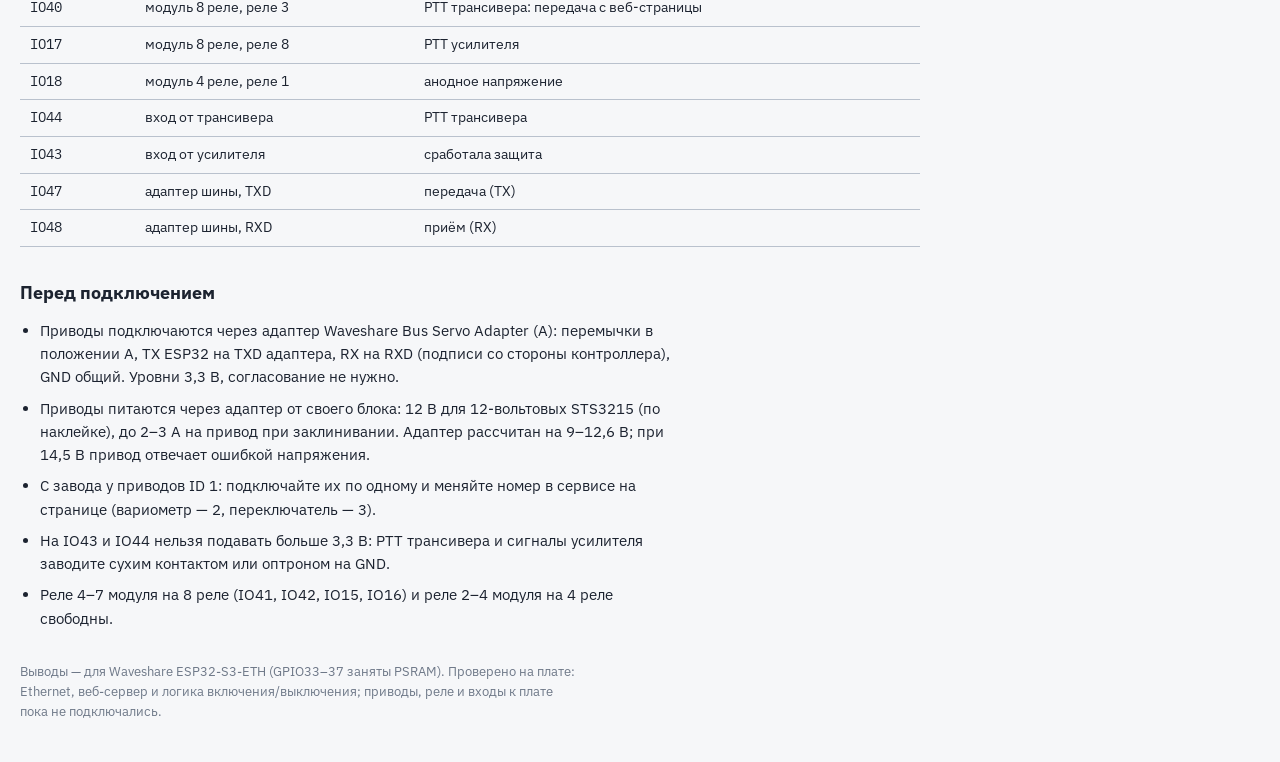
==== commit f7b78092: "Логика включения/выключения, плавный пуск, пины под ESP32-S3-ETH Прошивка: - Состояния AMP_SOFTSTART" ====
--- a/docs/scheme.html
+++ b/docs/scheme.html
@@ -92,11 +92,11 @@
 <main>
 <header class="intro">
   <h1>Схема контроллера УМ</h1>
-  <p>Как ESP32 связан с сетью, сервоприводами П-контура, модулями реле и усилителем на базе Р-140. Выводы указаны для платы LilyGO T-Halow.</p>
+  <p>Как ESP32 связан с сетью, сервоприводами П-контура, модулями реле и усилителем на базе Р-140. Выводы указаны для платы Waveshare ESP32-S3-ETH.</p>
 </header>
 
 <figure class="fig">
-  <div class="scroll"><svg xmlns="http://www.w3.org/2000/svg" viewBox="0 0 1200 790" role="img" aria-label="Схема контроллера: браузер через роутер Wi-Fi обращается к ESP32; ESP32 через адаптер шины по линии DATA управляет тремя сервоприводами STS3215, которые вращают КПЕ, вариометр и переключатель БМЗ; через модули реле включает сеть, PTT и анодное напряжение усилителя; от трансивера получает PTT, от усилителя — сигнал защиты." class="scheme"><defs>
+  <div class="scroll"><svg xmlns="http://www.w3.org/2000/svg" viewBox="0 0 1200 790" role="img" aria-label="Схема контроллера: браузер через роутер Wi-Fi обращается к ESP32; ESP32 через адаптер шины по линии DATA управляет тремя сервоприводами STS3215, которые вращают КПЕ, вариометр и переключатель БМЗ; через модули реле включает сеть 220В, плавный пуск, PTT и анодное напряжение усилителя; от трансивера получает PTT, от усилителя — сигнал защиты." class="scheme"><defs>
 <marker id="ar-net" viewBox="0 0 10 10" refX="9" refY="5" markerWidth="7" markerHeight="7" orient="auto-start-reverse"><path d="M0 0 L10 5 L0 10 z" class="ah-net"/></marker>
 <marker id="ar-ctl" viewBox="0 0 10 10" refX="9" refY="5" markerWidth="7" markerHeight="7" orient="auto-start-reverse"><path d="M0 0 L10 5 L0 10 z" class="ah-ctl"/></marker>
 <marker id="ar-sig" viewBox="0 0 10 10" refX="9" refY="5" markerWidth="7" markerHeight="7" orient="auto-start-reverse"><path d="M0 0 L10 5 L0 10 z" class="ah-sig"/></marker>
@@ -104,12 +104,12 @@
 <text x="105" y="76" class="tb" text-anchor="middle">Браузер</text>
 <text x="105" y="96" class="ts" text-anchor="middle">ПК или телефон</text>
 <rect x="20" y="170" width="170" height="60" rx="6" class="box"/>
-<text x="105" y="196" class="tb" text-anchor="middle">Роутер Wi-Fi</text>
+<text x="105" y="196" class="tb" text-anchor="middle">Роутер / сеть</text>
 <text x="105" y="216" class="ts" text-anchor="middle">адрес по DHCP</text>
 <path d="M105 110 L105 166" class="net" marker-end="url(#ar-net)"/>
 <text x="113" y="143" class="ts" text-anchor="start">HTTP</text>
 <path d="M190 200 L246 200" class="net" marker-end="url(#ar-net)"/>
-<text x="220" y="192" class="ts" text-anchor="middle">Wi-Fi</text>
+<text x="220" y="192" class="ts" text-anchor="middle">Ethernet</text>
 <rect x="20" y="250" width="170" height="50" rx="6" class="box"/>
 <text x="105" y="271" class="tb" text-anchor="middle">Трансивер</text>
 <text x="105" y="289" class="ts" text-anchor="middle">выход PTT</text>
@@ -117,21 +117,22 @@
 <text x="218" y="268" class="ts" text-anchor="middle">PTT</text>
 <rect x="250" y="60" width="350" height="330" rx="8" class="esp"/>
 <text x="425" y="98" class="th" text-anchor="middle">ESP32-S3</text>
-<text x="425" y="120" class="ts" text-anchor="middle">LilyGO T-Halow</text>
+<text x="425" y="120" class="ts" text-anchor="middle">Waveshare ESP32-S3-ETH</text>
 <text x="425" y="172" class="t" text-anchor="middle">веб-страница и API, порт 80</text>
 <text x="425" y="196" class="t" text-anchor="middle">таблица частот во flash</text>
 <text x="425" y="220" class="t" text-anchor="middle">включение и прогрев</text>
 <text x="425" y="244" class="t" text-anchor="middle">PTT и охлаждение</text>
 <text x="425" y="268" class="t" text-anchor="middle">управление приводами</text>
 <text x="590" y="114" class="pin" text-anchor="end">IO47 TX</text>
-<text x="590" y="144" class="pin" text-anchor="end">IO21 RX</text>
+<text x="590" y="144" class="pin" text-anchor="end">IO48 RX</text>
 <text x="560" y="78" class="pin" text-anchor="middle">GND</text>
-<text x="260" y="279" class="pin" text-anchor="start">IO11</text>
-<text x="260" y="304" class="pin" text-anchor="start">IO41</text>
-<text x="267.5" y="380" class="pin" text-anchor="middle">IO9</text>
-<text x="337.5" y="380" class="pin" text-anchor="middle">IO12</text>
-<text x="512.5" y="380" class="pin" text-anchor="middle">IO48</text>
-<text x="567.5" y="380" class="pin" text-anchor="middle">IO40</text>
+<text x="260" y="279" class="pin" text-anchor="start">IO44</text>
+<text x="260" y="304" class="pin" text-anchor="start">IO43</text>
+<text x="267.5" y="380" class="pin" text-anchor="middle">IO38</text>
+<text x="302.5" y="380" class="pin" text-anchor="middle">IO39</text>
+<text x="337.5" y="380" class="pin" text-anchor="middle">IO40</text>
+<text x="512.5" y="380" class="pin" text-anchor="middle">IO17</text>
+<text x="567.5" y="380" class="pin" text-anchor="middle">IO18</text>
 <path d="M600 110 L622 110" class="bus"/>
 <path d="M600 140 L622 140" class="bus"/>
 <rect x="622" y="90" width="118" height="66" rx="6" class="comp"/>
@@ -168,8 +169,8 @@
 <text x="422" y="542" class="tl" text-anchor="middle">Модуль 8 реле</text>
 <rect x="250" y="470" width="35" height="50" rx="0" class="cell"/>
 <text x="267.5" y="500" class="t" text-anchor="middle">1</text>
-<rect x="285" y="470" width="35" height="50" rx="0" class="cell free"/>
-<text x="302.5" y="500" class="ts" text-anchor="middle">2</text>
+<rect x="285" y="470" width="35" height="50" rx="0" class="cell"/>
+<text x="302.5" y="500" class="t" text-anchor="middle">2</text>
 <rect x="320" y="470" width="35" height="50" rx="0" class="cell"/>
 <text x="337.5" y="500" class="t" text-anchor="middle">3</text>
 <rect x="355" y="470" width="35" height="50" rx="0" class="cell free"/>
@@ -191,8 +192,9 @@
 <text x="637.5" y="500" class="ts" text-anchor="middle">3</text>
 <rect x="655" y="470" width="35" height="50" rx="0" class="cell free"/>
 <text x="672.5" y="500" class="ts" text-anchor="middle">4</text>
-<text x="422" y="558" class="ts" text-anchor="middle">реле 2, 4–7 свободны</text>
+<text x="422" y="558" class="ts" text-anchor="middle">реле 4–7 свободны</text>
 <path d="M267.5 390 L267.5 466" class="ctl" marker-end="url(#ar-ctl)"/>
+<path d="M302.5 390 L302.5 466" class="ctl" marker-end="url(#ar-ctl)"/>
 <path d="M337.5 390 L337.5 466" class="ctl" marker-end="url(#ar-ctl)"/>
 <path d="M512.5 390 L512.5 466" class="ctl" marker-end="url(#ar-ctl)"/>
 <path d="M567.5 390 L567.5 466" class="ctl" marker-end="url(#ar-ctl)"/>
@@ -216,6 +218,8 @@
 <text x="752" y="615" class="t" text-anchor="start">PTT усилителя</text>
 <path d="M267.5 520 L267.5 636 L736 636" class="ctl" marker-end="url(#ar-ctl)"/>
 <text x="752" y="640" class="t" text-anchor="start">сеть 220 В</text>
+<path d="M302.5 520 L302.5 661 L736 661" class="ctl" marker-end="url(#ar-ctl)"/>
+<text x="752" y="665" class="t" text-anchor="start">плавный пуск</text>
 <path d="M1040 730 L1040 768 L215 768 L215 300 L246 300" class="sig" marker-end="url(#ar-sig)"/>
 <text x="620" y="763" class="ts" text-anchor="middle">защита сработала</text>
 <text x="1020" y="718" class="ts" text-anchor="middle">датчики</text></svg></div>
@@ -232,12 +236,13 @@
 <section>
   <h2>Последовательность включения</h2>
   <ol class="steps">
-    <li><span class="when">0 с</span><b>Сеть</b><span>реле 1 включает усилитель</span></li>
-    <li><span class="when">0 с – 3 мин</span><b>Прогрев ламп</b><span>управление заблокировано</span></li>
-    <li><span class="when">3 мин</span><b>Анодное</b><span>реле 1 модуля на 4 реле</span></li>
+    <li><span class="when">0 с</span><b>Сеть</b><span>реле 1 включает 220 В (усилитель и анодный блок)</span></li>
+    <li><span class="when">10 с</span><b>Плавный пуск</b><span>реле 2 шунтирует пусковой резистор</span></li>
+    <li><span class="when">10 с – 4 мин</span><b>Прогрев ламп</b><span>управление заблокировано</span></li>
+    <li><span class="when">4 мин</span><b>Анодное</b><span>реле 1 модуля на 4 реле</span></li>
     <li><span class="when">дальше</span><b>PTT</b><span>реле 8 замыкается, пока трансивер даёт PTT</span></li>
   </ol>
-  <p class="note">Плавный пуск в усилителе автономный, контроллер им не управляет. PTT от трансивера проходит на усилитель, только когда прогрев окончен, защита не сработала и переключатель БМЗ встал в положение. На время поворота переключателя PTT снимается. Если с последней передачи прошло меньше 5 минут, «Выключить» не выключает усилитель: лампы охлаждаются, а на странице появляется кнопка «Выключить без охлаждения».</p>
+  <p class="note">При срабатывании защиты анодное снимается, а PTT блокируется (до ручного сброса); сеть 220 В при этом не отключается. PTT от трансивера проходит на усилитель, только когда прогрев окончен, защита не сработала и переключатель БМЗ встал в положение. На время поворота переключателя PTT снимается. Если с последней передачи прошло меньше 5 минут, «Выключить» снимает анодное, но оставляет 220 В — вентилятор доохлаждает лампы, и усилитель выключается сам через 5 минут; кнопка «Выключить без охлаждения» выключает сразу.</p>
 </section>
 
 <section>
@@ -246,14 +251,15 @@
   <table>
     <thead><tr><th>Вывод</th><th>Куда</th><th>Назначение</th></tr></thead>
     <tbody>
-      <tr><td class="mono">IO9</td><td>модуль 8 реле, реле 1</td><td>сеть усилителя</td></tr>
-      <tr><td class="mono">IO12</td><td>модуль 8 реле, реле 3</td><td>PTT трансивера: передача с веб-страницы</td></tr>
-      <tr><td class="mono">IO48</td><td>модуль 8 реле, реле 8</td><td>PTT усилителя</td></tr>
-      <tr><td class="mono">IO40</td><td>модуль 4 реле, реле 1</td><td>анодное напряжение</td></tr>
-      <tr><td class="mono">IO11</td><td>вход от трансивера</td><td>PTT трансивера</td></tr>
-      <tr><td class="mono">IO41</td><td>вход от усилителя</td><td>сработала защита</td></tr>
+      <tr><td class="mono">IO38</td><td>модуль 8 реле, реле 1</td><td>сеть 220 В усилителя</td></tr>
+      <tr><td class="mono">IO39</td><td>модуль 8 реле, реле 2</td><td>плавный пуск (шунт пускового резистора)</td></tr>
+      <tr><td class="mono">IO40</td><td>модуль 8 реле, реле 3</td><td>PTT трансивера: передача с веб-страницы</td></tr>
+      <tr><td class="mono">IO17</td><td>модуль 8 реле, реле 8</td><td>PTT усилителя</td></tr>
+      <tr><td class="mono">IO18</td><td>модуль 4 реле, реле 1</td><td>анодное напряжение</td></tr>
+      <tr><td class="mono">IO44</td><td>вход от трансивера</td><td>PTT трансивера</td></tr>
+      <tr><td class="mono">IO43</td><td>вход от усилителя</td><td>сработала защита</td></tr>
       <tr><td class="mono">IO47</td><td>адаптер шины, TXD</td><td>передача (TX)</td></tr>
-      <tr><td class="mono">IO21</td><td>адаптер шины, RXD</td><td>приём (RX)</td></tr>
+      <tr><td class="mono">IO48</td><td>адаптер шины, RXD</td><td>приём (RX)</td></tr>
     </tbody>
   </table>
   </div>
@@ -265,12 +271,12 @@
     <li>Приводы подключаются через адаптер Waveshare Bus Servo Adapter (A): перемычки в положении A, TX ESP32 на TXD адаптера, RX на RXD (подписи со стороны контроллера), GND общий. Уровни 3,3 В, согласование не нужно.</li>
     <li>Приводы питаются через адаптер от своего блока: 12 В для 12-вольтовых STS3215 (по наклейке), до 2–3 А на привод при заклинивании. Адаптер рассчитан на 9–12,6 В; при 14,5 В привод отвечает ошибкой напряжения.</li>
     <li>С завода у приводов ID 1: подключайте их по одному и меняйте номер в сервисе на странице (вариометр — 2, переключатель — 3).</li>
-    <li>На IO11 и IO41 нельзя подавать больше 3,3 В: PTT трансивера и сигналы усилителя заводите сухим контактом или оптроном на GND.</li>
-    <li>Реле 2 и 4–7 модуля на 8 реле и реле 2–4 модуля на 4 реле свободны.</li>
+    <li>На IO43 и IO44 нельзя подавать больше 3,3 В: PTT трансивера и сигналы усилителя заводите сухим контактом или оптроном на GND.</li>
+    <li>Реле 4–7 модуля на 8 реле (IO41, IO42, IO15, IO16) и реле 2–4 модуля на 4 реле свободны.</li>
   </ul>
 </section>
 
-<footer>Выводы — для LilyGO T-Halow; на плате с Ethernet они будут другими. С приводом проверено: опрос, чтение положения и движение (один привод, ID 1); реле и входы к плате пока не подключались.</footer>
+<footer>Выводы — для Waveshare ESP32-S3-ETH (GPIO33–37 заняты PSRAM). Проверено на плате: Ethernet, веб-сервер и логика включения/выключения; приводы, реле и входы к плате пока не подключались.</footer>
 </main>
 </body>
 </html>
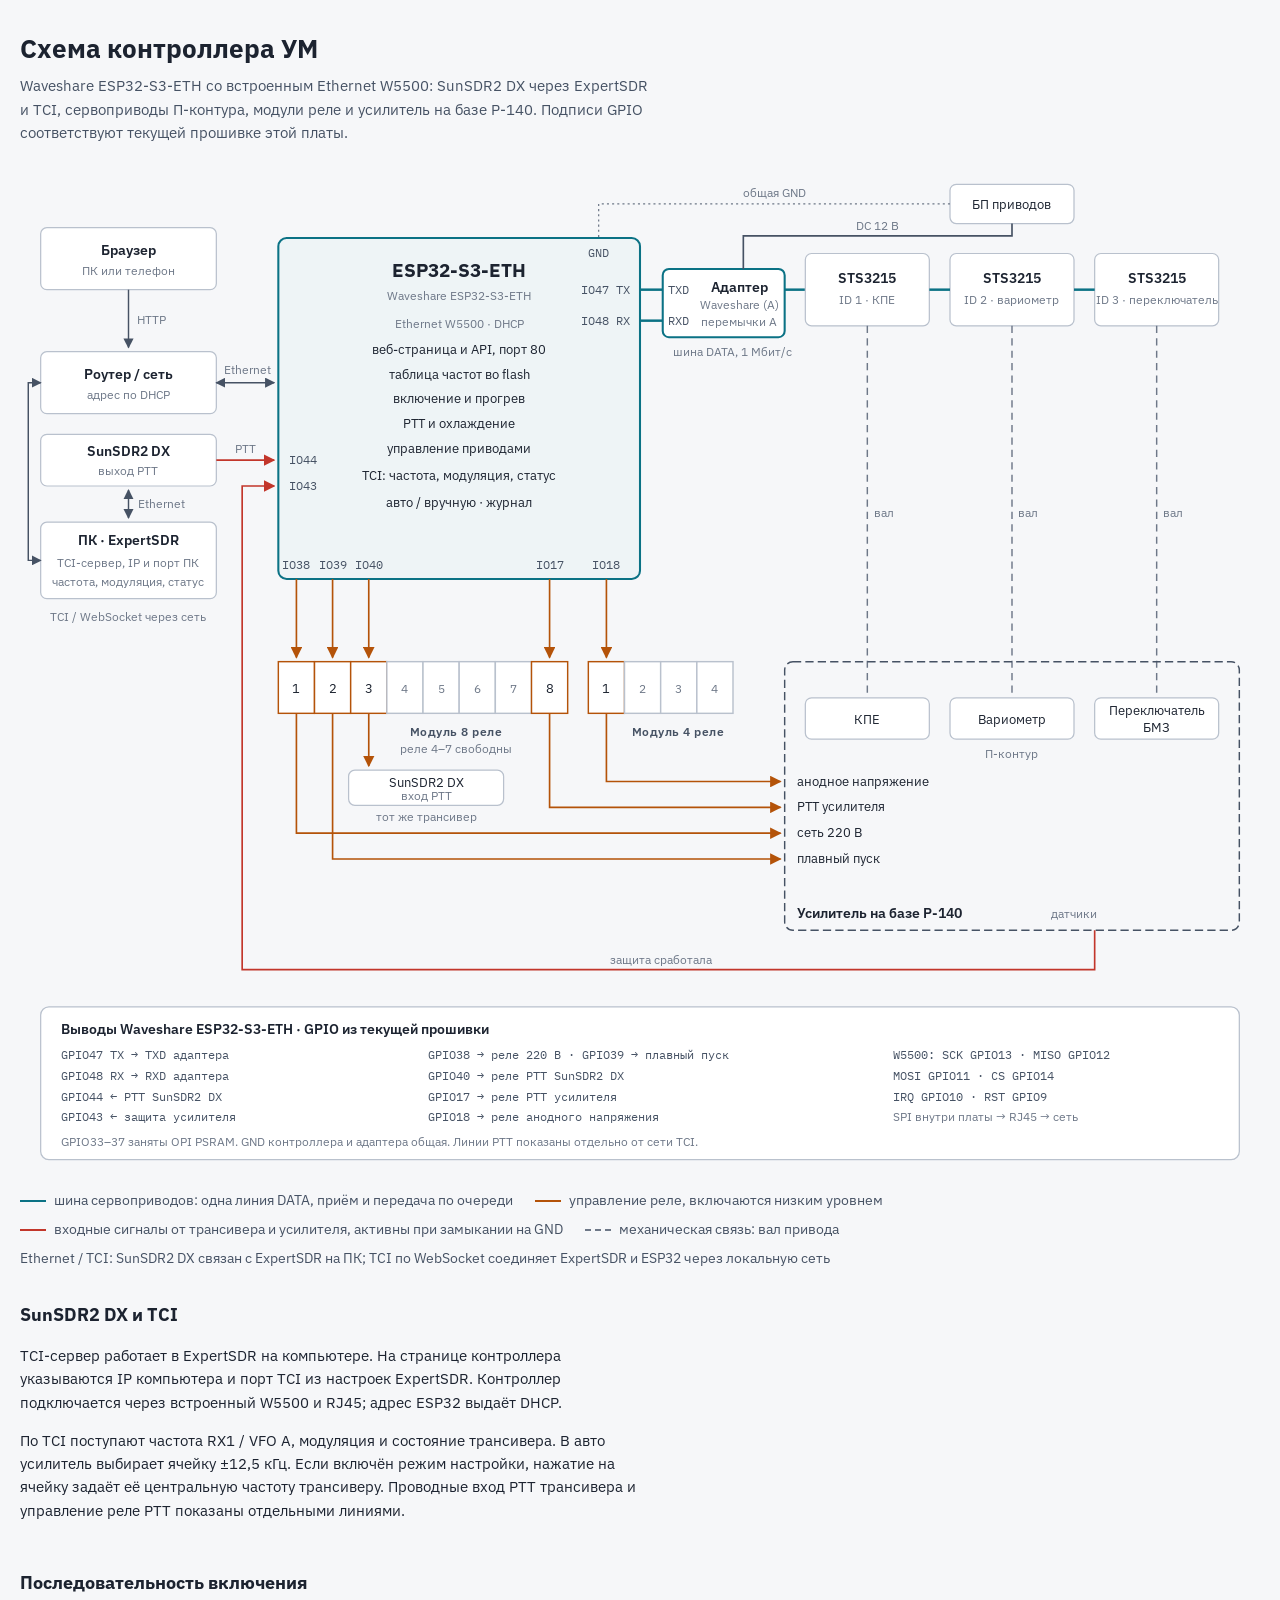
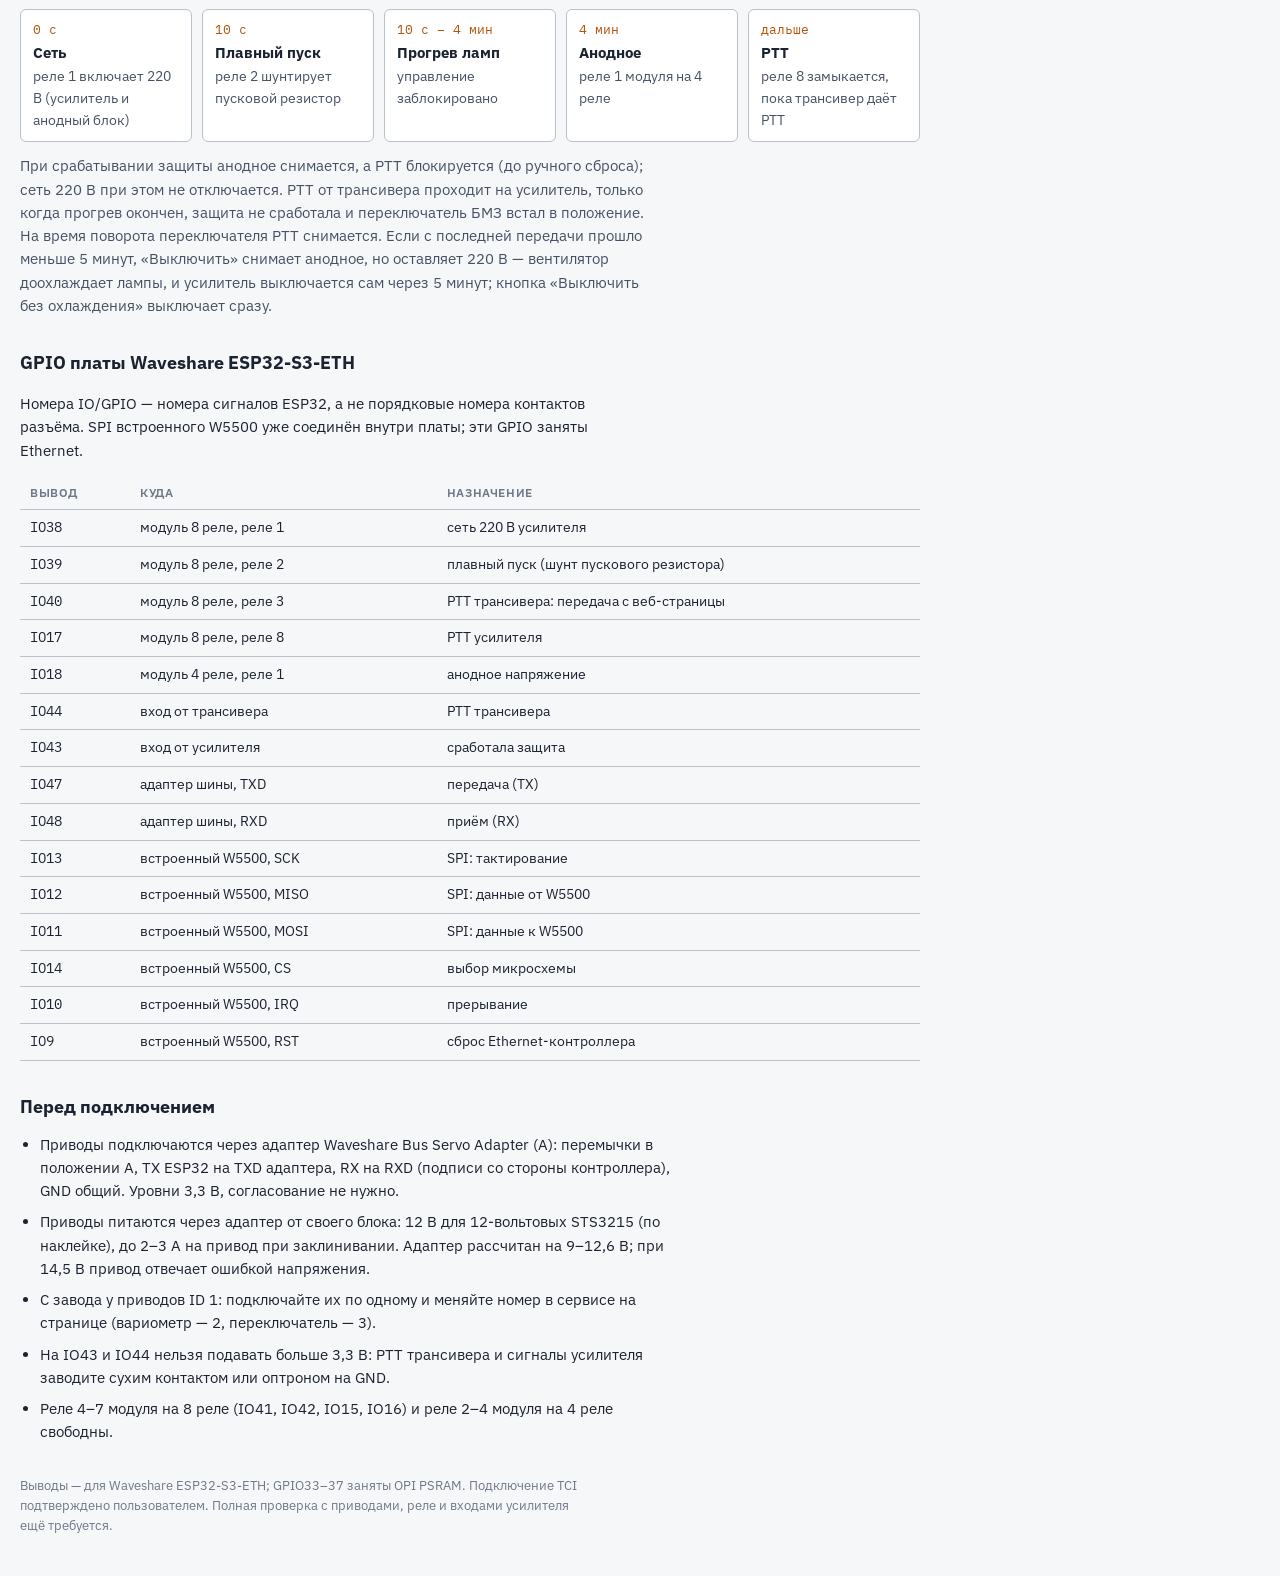
==== commit b999da5c: "Документация: ESP32-S3-ETH, GPIO и схема подключения TCI" ====
--- a/docs/scheme.html
+++ b/docs/scheme.html
@@ -92,15 +92,15 @@
 <main>
 <header class="intro">
   <h1>Схема контроллера УМ</h1>
-  <p>Как ESP32 связан с сетью, сервоприводами П-контура, модулями реле и усилителем на базе Р-140. Выводы указаны для платы Waveshare ESP32-S3-ETH.</p>
+  <p>Waveshare ESP32-S3-ETH со встроенным Ethernet W5500: SunSDR2 DX через ExpertSDR и TCI, сервоприводы П-контура, модули реле и усилитель на базе Р-140. Подписи GPIO соответствуют текущей прошивке этой платы.</p>
 </header>
 
 <figure class="fig">
-  <div class="scroll"><svg xmlns="http://www.w3.org/2000/svg" viewBox="0 0 1200 790" role="img" aria-label="Схема контроллера: браузер через роутер Wi-Fi обращается к ESP32; ESP32 через адаптер шины по линии DATA управляет тремя сервоприводами STS3215, которые вращают КПЕ, вариометр и переключатель БМЗ; через модули реле включает сеть 220В, плавный пуск, PTT и анодное напряжение усилителя; от трансивера получает PTT, от усилителя — сигнал защиты." class="scheme"><defs>
+  <div class="scroll"><svg xmlns="http://www.w3.org/2000/svg" viewBox="0 0 1200 970" role="img" aria-label="Схема Waveshare ESP32-S3-ETH: Ethernet W5500, браузер по HTTP, SunSDR2 DX через ExpertSDR на компьютере и TCI по WebSocket; отдельные проводные линии PTT; UART приводов GPIO47 TX и GPIO48 RX; реле GPIO38, 39, 40, 17, 18; входы GPIO44 и GPIO43; SPI W5500 GPIO13, 12, 11, 14, 10, 9." class="scheme"><defs>
 <marker id="ar-net" viewBox="0 0 10 10" refX="9" refY="5" markerWidth="7" markerHeight="7" orient="auto-start-reverse"><path d="M0 0 L10 5 L0 10 z" class="ah-net"/></marker>
 <marker id="ar-ctl" viewBox="0 0 10 10" refX="9" refY="5" markerWidth="7" markerHeight="7" orient="auto-start-reverse"><path d="M0 0 L10 5 L0 10 z" class="ah-ctl"/></marker>
 <marker id="ar-sig" viewBox="0 0 10 10" refX="9" refY="5" markerWidth="7" markerHeight="7" orient="auto-start-reverse"><path d="M0 0 L10 5 L0 10 z" class="ah-sig"/></marker>
-</defs><rect x="20" y="50" width="170" height="60" rx="6" class="box"/>
+</defs><rect x="0" y="0" width="1200" height="970" class="bg"/><rect x="20" y="50" width="170" height="60" rx="6" class="box"/>
 <text x="105" y="76" class="tb" text-anchor="middle">Браузер</text>
 <text x="105" y="96" class="ts" text-anchor="middle">ПК или телефон</text>
 <rect x="20" y="170" width="170" height="60" rx="6" class="box"/>
@@ -108,21 +108,32 @@
 <text x="105" y="216" class="ts" text-anchor="middle">адрес по DHCP</text>
 <path d="M105 110 L105 166" class="net" marker-end="url(#ar-net)"/>
 <text x="113" y="143" class="ts" text-anchor="start">HTTP</text>
-<path d="M190 200 L246 200" class="net" marker-end="url(#ar-net)"/>
+<path d="M190 200 L246 200" class="net" marker-start="url(#ar-net)" marker-end="url(#ar-net)"/>
 <text x="220" y="192" class="ts" text-anchor="middle">Ethernet</text>
 <rect x="20" y="250" width="170" height="50" rx="6" class="box"/>
-<text x="105" y="271" class="tb" text-anchor="middle">Трансивер</text>
+<text x="105" y="271" class="tb" text-anchor="middle">SunSDR2 DX</text>
 <text x="105" y="289" class="ts" text-anchor="middle">выход PTT</text>
 <path d="M190 275 L246 275" class="sig" marker-end="url(#ar-sig)"/>
 <text x="218" y="268" class="ts" text-anchor="middle">PTT</text>
+<rect x="20" y="335" width="170" height="74" rx="6" class="box"/>
+<text x="105" y="357" class="tb" text-anchor="middle">ПК · ExpertSDR</text>
+<text x="105" y="378" class="ts" text-anchor="middle">TCI-сервер, IP и порт ПК</text>
+<text x="105" y="397" class="ts" text-anchor="middle">частота, модуляция, статус</text>
+<path d="M105 304 L105 331" class="net" marker-start="url(#ar-net)" marker-end="url(#ar-net)"/>
+<text x="114" y="321" class="ts">Ethernet</text>
+<path d="M20 372 L8 372 L8 200 L20 200" class="net" marker-start="url(#ar-net)" marker-end="url(#ar-net)"/>
+<text x="105" y="431" class="ts" text-anchor="middle">TCI / WebSocket через сеть</text>
 <rect x="250" y="60" width="350" height="330" rx="8" class="esp"/>
-<text x="425" y="98" class="th" text-anchor="middle">ESP32-S3</text>
+<text x="425" y="98" class="th" text-anchor="middle">ESP32-S3-ETH</text>
 <text x="425" y="120" class="ts" text-anchor="middle">Waveshare ESP32-S3-ETH</text>
+<text x="425" y="147" class="ts" text-anchor="middle">Ethernet W5500 · DHCP</text>
 <text x="425" y="172" class="t" text-anchor="middle">веб-страница и API, порт 80</text>
 <text x="425" y="196" class="t" text-anchor="middle">таблица частот во flash</text>
 <text x="425" y="220" class="t" text-anchor="middle">включение и прогрев</text>
 <text x="425" y="244" class="t" text-anchor="middle">PTT и охлаждение</text>
 <text x="425" y="268" class="t" text-anchor="middle">управление приводами</text>
+<text x="425" y="294" class="t" text-anchor="middle">TCI: частота, модуляция, статус</text>
+<text x="425" y="320" class="t" text-anchor="middle">авто / вручную · журнал</text>
 <text x="590" y="114" class="pin" text-anchor="end">IO47 TX</text>
 <text x="590" y="144" class="pin" text-anchor="end">IO48 RX</text>
 <text x="560" y="78" class="pin" text-anchor="middle">GND</text>
@@ -200,8 +211,9 @@
 <path d="M567.5 390 L567.5 466" class="ctl" marker-end="url(#ar-ctl)"/>
 <path d="M337.5 520 L337.5 571" class="ctl" marker-end="url(#ar-ctl)"/>
 <rect x="318" y="575" width="150" height="34" rx="6" class="box"/>
-<text x="393" y="591" class="t" text-anchor="middle">Трансивер</text>
+<text x="393" y="591" class="t" text-anchor="middle">SunSDR2 DX</text>
 <text x="393" y="604" class="ts" text-anchor="middle">вход PTT</text>
+<text x="393" y="624" class="ts" text-anchor="middle">тот же трансивер</text>
 <rect x="740" y="470" width="440" height="260" rx="8" class="amp"/>
 <text x="752" y="718" class="tb" text-anchor="start">Усилитель на базе Р-140</text>
 <rect x="760" y="505" width="120" height="40" rx="6" class="box"/>
@@ -222,16 +234,39 @@
 <text x="752" y="665" class="t" text-anchor="start">плавный пуск</text>
 <path d="M1040 730 L1040 768 L215 768 L215 300 L246 300" class="sig" marker-end="url(#ar-sig)"/>
 <text x="620" y="763" class="ts" text-anchor="middle">защита сработала</text>
-<text x="1020" y="718" class="ts" text-anchor="middle">датчики</text></svg></div>
+<text x="1020" y="718" class="ts" text-anchor="middle">датчики</text>
+<rect x="20" y="804" width="1160" height="148" rx="8" class="box"/>
+<text x="40" y="830" class="tb">Выводы Waveshare ESP32-S3-ETH · GPIO из текущей прошивки</text>
+<text x="40" y="855" class="pin">GPIO47 TX → TXD адаптера</text>
+<text x="40" y="875" class="pin">GPIO48 RX → RXD адаптера</text>
+<text x="40" y="895" class="pin">GPIO44 ← PTT SunSDR2 DX</text>
+<text x="40" y="915" class="pin">GPIO43 ← защита усилителя</text>
+<text x="395" y="855" class="pin">GPIO38 → реле 220 В · GPIO39 → плавный пуск</text>
+<text x="395" y="875" class="pin">GPIO40 → реле PTT SunSDR2 DX</text>
+<text x="395" y="895" class="pin">GPIO17 → реле PTT усилителя</text>
+<text x="395" y="915" class="pin">GPIO18 → реле анодного напряжения</text>
+<text x="845" y="855" class="pin">W5500: SCK GPIO13 · MISO GPIO12</text>
+<text x="845" y="875" class="pin">MOSI GPIO11 · CS GPIO14</text>
+<text x="845" y="895" class="pin">IRQ GPIO10 · RST GPIO9</text>
+<text x="845" y="915" class="ts">SPI внутри платы → RJ45 → сеть</text>
+<text x="40" y="939" class="ts">GPIO33–37 заняты OPI PSRAM. GND контроллера и адаптера общая. Линии PTT показаны отдельно от сети TCI.</text>
+</svg></div>
   <figcaption>
     <ul class="legend">
       <li><i class="k bus"></i>шина сервоприводов: одна линия DATA, приём и передача по очереди</li>
       <li><i class="k ctl"></i>управление реле, включаются низким уровнем</li>
       <li><i class="k sig"></i>входные сигналы от трансивера и усилителя, активны при замыкании на GND</li>
       <li><i class="k mech"></i>механическая связь: вал привода</li>
+      <li>Ethernet / TCI: SunSDR2 DX связан с ExpertSDR на ПК; TCI по WebSocket соединяет ExpertSDR и ESP32 через локальную сеть</li>
     </ul>
   </figcaption>
 </figure>
+
+<section>
+  <h2>SunSDR2 DX и TCI</h2>
+  <p>TCI-сервер работает в ExpertSDR на компьютере. На странице контроллера указываются IP компьютера и порт TCI из настроек ExpertSDR. Контроллер подключается через встроенный W5500 и RJ45; адрес ESP32 выдаёт DHCP.</p>
+  <p>По TCI поступают частота RX1 / VFO A, модуляция и состояние трансивера. В авто усилитель выбирает ячейку ±12,5 кГц. Если включён режим настройки, нажатие на ячейку задаёт её центральную частоту трансиверу. Проводные вход PTT трансивера и управление реле PTT показаны отдельными линиями.</p>
+</section>
 
 <section>
   <h2>Последовательность включения</h2>
@@ -246,7 +281,8 @@
 </section>
 
 <section>
-  <h2>Выводы ESP32</h2>
+  <h2>GPIO платы Waveshare ESP32-S3-ETH</h2>
+  <p>Номера IO/GPIO — номера сигналов ESP32, а не порядковые номера контактов разъёма. SPI встроенного W5500 уже соединён внутри платы; эти GPIO заняты Ethernet.</p>
   <div class="scroll">
   <table>
     <thead><tr><th>Вывод</th><th>Куда</th><th>Назначение</th></tr></thead>
@@ -260,6 +296,12 @@
       <tr><td class="mono">IO43</td><td>вход от усилителя</td><td>сработала защита</td></tr>
       <tr><td class="mono">IO47</td><td>адаптер шины, TXD</td><td>передача (TX)</td></tr>
       <tr><td class="mono">IO48</td><td>адаптер шины, RXD</td><td>приём (RX)</td></tr>
+      <tr><td class="mono">IO13</td><td>встроенный W5500, SCK</td><td>SPI: тактирование</td></tr>
+      <tr><td class="mono">IO12</td><td>встроенный W5500, MISO</td><td>SPI: данные от W5500</td></tr>
+      <tr><td class="mono">IO11</td><td>встроенный W5500, MOSI</td><td>SPI: данные к W5500</td></tr>
+      <tr><td class="mono">IO14</td><td>встроенный W5500, CS</td><td>выбор микросхемы</td></tr>
+      <tr><td class="mono">IO10</td><td>встроенный W5500, IRQ</td><td>прерывание</td></tr>
+      <tr><td class="mono">IO9</td><td>встроенный W5500, RST</td><td>сброс Ethernet-контроллера</td></tr>
     </tbody>
   </table>
   </div>
@@ -276,7 +318,7 @@
   </ul>
 </section>
 
-<footer>Выводы — для Waveshare ESP32-S3-ETH (GPIO33–37 заняты PSRAM). Проверено на плате: Ethernet, веб-сервер и логика включения/выключения; приводы, реле и входы к плате пока не подключались.</footer>
+<footer>Выводы — для Waveshare ESP32-S3-ETH; GPIO33–37 заняты OPI PSRAM. Подключение TCI подтверждено пользователем. Полная проверка с приводами, реле и входами усилителя ещё требуется.</footer>
 </main>
 </body>
 </html>
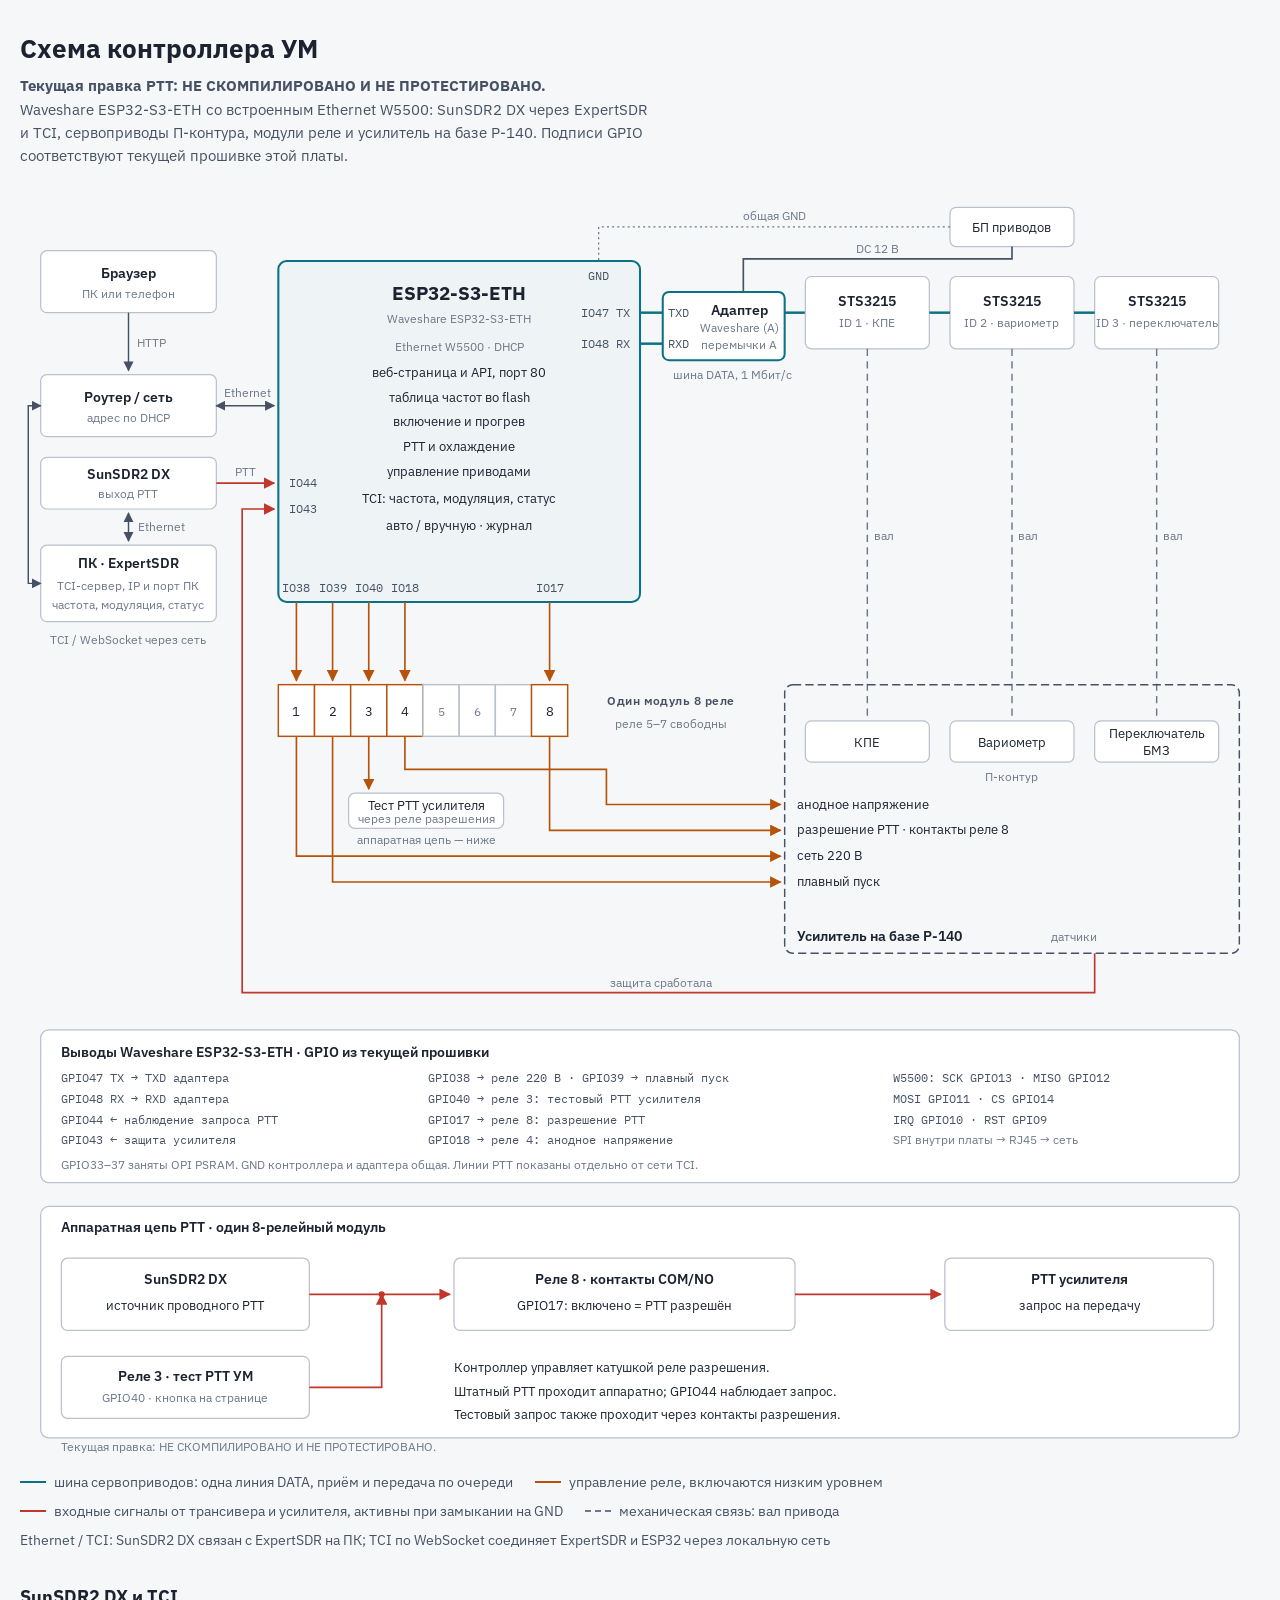
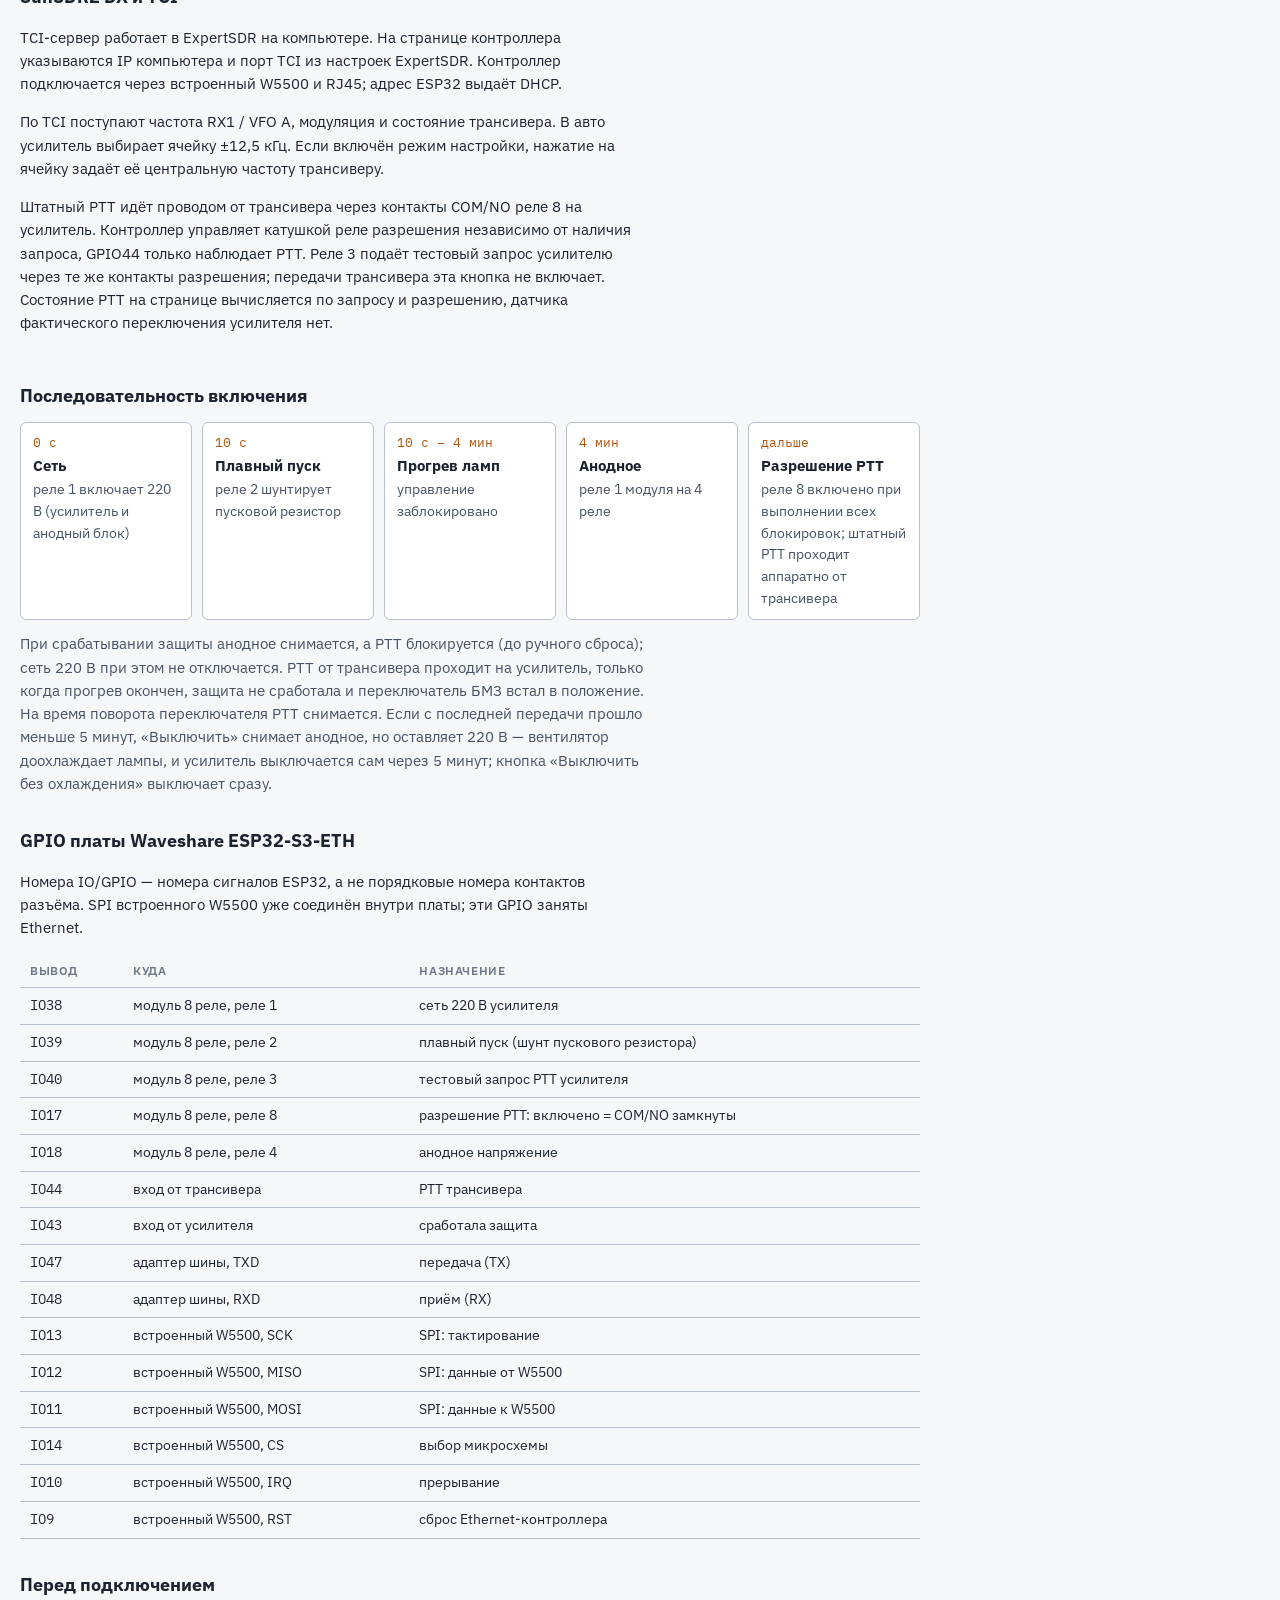
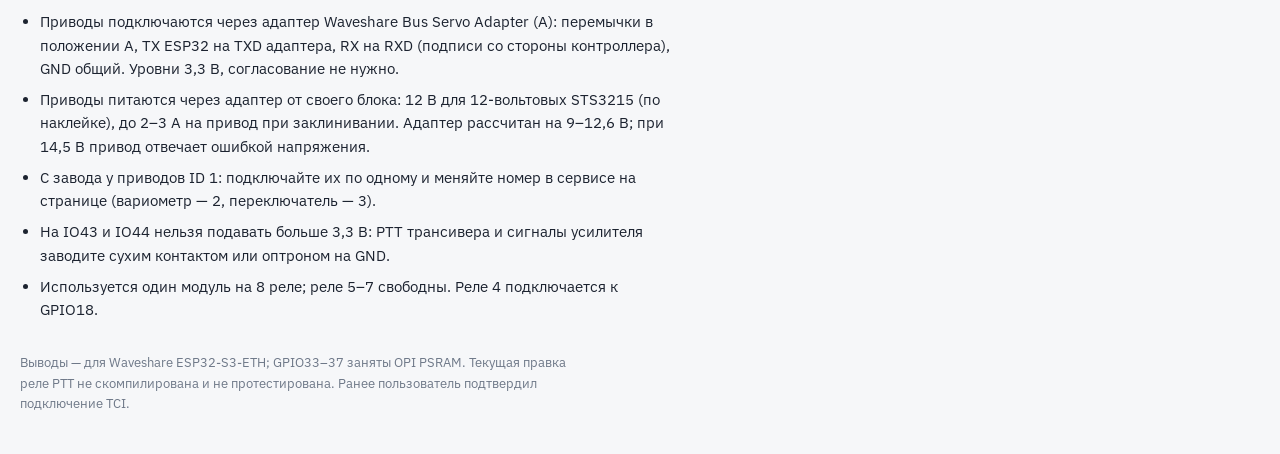
==== commit 657a17ed: "PTT: аппаратное разрешение и тестовый запрос усилителя НЕ СКОМПИЛИРОВАНО И НЕ ПРОТЕСТИРОВАНО. По ука" ====
--- a/docs/scheme.html
+++ b/docs/scheme.html
@@ -92,15 +92,16 @@
 <main>
 <header class="intro">
   <h1>Схема контроллера УМ</h1>
+  <p><strong>Текущая правка PTT: НЕ СКОМПИЛИРОВАНО И НЕ ПРОТЕСТИРОВАНО.</strong></p>
   <p>Waveshare ESP32-S3-ETH со встроенным Ethernet W5500: SunSDR2 DX через ExpertSDR и TCI, сервоприводы П-контура, модули реле и усилитель на базе Р-140. Подписи GPIO соответствуют текущей прошивке этой платы.</p>
 </header>
 
 <figure class="fig">
-  <div class="scroll"><svg xmlns="http://www.w3.org/2000/svg" viewBox="0 0 1200 970" role="img" aria-label="Схема Waveshare ESP32-S3-ETH: Ethernet W5500, браузер по HTTP, SunSDR2 DX через ExpertSDR на компьютере и TCI по WebSocket; отдельные проводные линии PTT; UART приводов GPIO47 TX и GPIO48 RX; реле GPIO38, 39, 40, 17, 18; входы GPIO44 и GPIO43; SPI W5500 GPIO13, 12, 11, 14, 10, 9." class="scheme"><defs>
+  <div class="scroll"><svg xmlns="http://www.w3.org/2000/svg" viewBox="0 0 1200 1220" role="img" aria-label="Схема Waveshare ESP32-S3-ETH: Ethernet W5500, браузер по HTTP, SunSDR2 DX через ExpertSDR на компьютере и TCI по WebSocket; аппаратный PTT от трансивера через реле разрешения, GPIO44 наблюдает запрос, отдельное реле тестового PTT усилителя, один модуль на 8 реле; UART приводов GPIO47 TX и GPIO48 RX; реле GPIO38, 39, 40, 17, 18; входы GPIO44 и GPIO43; SPI W5500 GPIO13, 12, 11, 14, 10, 9." class="scheme"><defs>
 <marker id="ar-net" viewBox="0 0 10 10" refX="9" refY="5" markerWidth="7" markerHeight="7" orient="auto-start-reverse"><path d="M0 0 L10 5 L0 10 z" class="ah-net"/></marker>
 <marker id="ar-ctl" viewBox="0 0 10 10" refX="9" refY="5" markerWidth="7" markerHeight="7" orient="auto-start-reverse"><path d="M0 0 L10 5 L0 10 z" class="ah-ctl"/></marker>
 <marker id="ar-sig" viewBox="0 0 10 10" refX="9" refY="5" markerWidth="7" markerHeight="7" orient="auto-start-reverse"><path d="M0 0 L10 5 L0 10 z" class="ah-sig"/></marker>
-</defs><rect x="0" y="0" width="1200" height="970" class="bg"/><rect x="20" y="50" width="170" height="60" rx="6" class="box"/>
+</defs><rect x="0" y="0" width="1200" height="1220" class="bg"/><rect x="20" y="50" width="170" height="60" rx="6" class="box"/>
 <text x="105" y="76" class="tb" text-anchor="middle">Браузер</text>
 <text x="105" y="96" class="ts" text-anchor="middle">ПК или телефон</text>
 <rect x="20" y="170" width="170" height="60" rx="6" class="box"/>
@@ -143,7 +144,7 @@
 <text x="302.5" y="380" class="pin" text-anchor="middle">IO39</text>
 <text x="337.5" y="380" class="pin" text-anchor="middle">IO40</text>
 <text x="512.5" y="380" class="pin" text-anchor="middle">IO17</text>
-<text x="567.5" y="380" class="pin" text-anchor="middle">IO18</text>
+<text x="372.5" y="380" class="pin" text-anchor="middle">IO18</text>
 <path d="M600 110 L622 110" class="bus"/>
 <path d="M600 140 L622 140" class="bus"/>
 <rect x="622" y="90" width="118" height="66" rx="6" class="comp"/>
@@ -177,15 +178,15 @@
 <text x="966" y="330" class="ts" text-anchor="start">вал</text>
 <path d="M1100 145 L1100 505" class="mech"/>
 <text x="1106" y="330" class="ts" text-anchor="start">вал</text>
-<text x="422" y="542" class="tl" text-anchor="middle">Модуль 8 реле</text>
+<text x="630" y="490" class="tl" text-anchor="middle">Один модуль 8 реле</text>
 <rect x="250" y="470" width="35" height="50" rx="0" class="cell"/>
 <text x="267.5" y="500" class="t" text-anchor="middle">1</text>
 <rect x="285" y="470" width="35" height="50" rx="0" class="cell"/>
 <text x="302.5" y="500" class="t" text-anchor="middle">2</text>
 <rect x="320" y="470" width="35" height="50" rx="0" class="cell"/>
 <text x="337.5" y="500" class="t" text-anchor="middle">3</text>
-<rect x="355" y="470" width="35" height="50" rx="0" class="cell free"/>
-<text x="372.5" y="500" class="ts" text-anchor="middle">4</text>
+<rect x="355" y="470" width="35" height="50" rx="0" class="cell"/>
+<text x="372.5" y="500" class="t" text-anchor="middle">4</text>
 <rect x="390" y="470" width="35" height="50" rx="0" class="cell free"/>
 <text x="407.5" y="500" class="ts" text-anchor="middle">5</text>
 <rect x="425" y="470" width="35" height="50" rx="0" class="cell free"/>
@@ -194,26 +195,17 @@
 <text x="477.5" y="500" class="ts" text-anchor="middle">7</text>
 <rect x="495" y="470" width="35" height="50" rx="0" class="cell"/>
 <text x="512.5" y="500" class="t" text-anchor="middle">8</text>
-<text x="637" y="542" class="tl" text-anchor="middle">Модуль 4 реле</text>
-<rect x="550" y="470" width="35" height="50" rx="0" class="cell"/>
-<text x="567.5" y="500" class="t" text-anchor="middle">1</text>
-<rect x="585" y="470" width="35" height="50" rx="0" class="cell free"/>
-<text x="602.5" y="500" class="ts" text-anchor="middle">2</text>
-<rect x="620" y="470" width="35" height="50" rx="0" class="cell free"/>
-<text x="637.5" y="500" class="ts" text-anchor="middle">3</text>
-<rect x="655" y="470" width="35" height="50" rx="0" class="cell free"/>
-<text x="672.5" y="500" class="ts" text-anchor="middle">4</text>
-<text x="422" y="558" class="ts" text-anchor="middle">реле 4–7 свободны</text>
+<text x="630" y="512" class="ts" text-anchor="middle">реле 5–7 свободны</text>
 <path d="M267.5 390 L267.5 466" class="ctl" marker-end="url(#ar-ctl)"/>
 <path d="M302.5 390 L302.5 466" class="ctl" marker-end="url(#ar-ctl)"/>
 <path d="M337.5 390 L337.5 466" class="ctl" marker-end="url(#ar-ctl)"/>
 <path d="M512.5 390 L512.5 466" class="ctl" marker-end="url(#ar-ctl)"/>
-<path d="M567.5 390 L567.5 466" class="ctl" marker-end="url(#ar-ctl)"/>
+<path d="M372.5 390 L372.5 466" class="ctl" marker-end="url(#ar-ctl)"/>
 <path d="M337.5 520 L337.5 571" class="ctl" marker-end="url(#ar-ctl)"/>
 <rect x="318" y="575" width="150" height="34" rx="6" class="box"/>
-<text x="393" y="591" class="t" text-anchor="middle">SunSDR2 DX</text>
-<text x="393" y="604" class="ts" text-anchor="middle">вход PTT</text>
-<text x="393" y="624" class="ts" text-anchor="middle">тот же трансивер</text>
+<text x="393" y="591" class="t" text-anchor="middle">Тест PTT усилителя</text>
+<text x="393" y="604" class="ts" text-anchor="middle">через реле разрешения</text>
+<text x="393" y="624" class="ts" text-anchor="middle">аппаратная цепь — ниже</text>
 <rect x="740" y="470" width="440" height="260" rx="8" class="amp"/>
 <text x="752" y="718" class="tb" text-anchor="start">Усилитель на базе Р-140</text>
 <rect x="760" y="505" width="120" height="40" rx="6" class="box"/>
@@ -224,10 +216,10 @@
 <text x="1100" y="522" class="t" text-anchor="middle">Переключатель</text>
 <text x="1100" y="538" class="t" text-anchor="middle">БМЗ</text>
 <text x="960" y="563" class="ts" text-anchor="middle">П-контур</text>
-<path d="M567.5 520 L567.5 586 L736 586" class="ctl" marker-end="url(#ar-ctl)"/>
+<path d="M372.5 520 L372.5 552 L567.5 552 L567.5 586 L736 586" class="ctl" marker-end="url(#ar-ctl)"/>
 <text x="752" y="590" class="t" text-anchor="start">анодное напряжение</text>
 <path d="M512.5 520 L512.5 611 L736 611" class="ctl" marker-end="url(#ar-ctl)"/>
-<text x="752" y="615" class="t" text-anchor="start">PTT усилителя</text>
+<text x="752" y="615" class="t" text-anchor="start">разрешение PTT · контакты реле 8</text>
 <path d="M267.5 520 L267.5 636 L736 636" class="ctl" marker-end="url(#ar-ctl)"/>
 <text x="752" y="640" class="t" text-anchor="start">сеть 220 В</text>
 <path d="M302.5 520 L302.5 661 L736 661" class="ctl" marker-end="url(#ar-ctl)"/>
@@ -239,17 +231,39 @@
 <text x="40" y="830" class="tb">Выводы Waveshare ESP32-S3-ETH · GPIO из текущей прошивки</text>
 <text x="40" y="855" class="pin">GPIO47 TX → TXD адаптера</text>
 <text x="40" y="875" class="pin">GPIO48 RX → RXD адаптера</text>
-<text x="40" y="895" class="pin">GPIO44 ← PTT SunSDR2 DX</text>
+<text x="40" y="895" class="pin">GPIO44 ← наблюдение запроса PTT</text>
 <text x="40" y="915" class="pin">GPIO43 ← защита усилителя</text>
 <text x="395" y="855" class="pin">GPIO38 → реле 220 В · GPIO39 → плавный пуск</text>
-<text x="395" y="875" class="pin">GPIO40 → реле PTT SunSDR2 DX</text>
-<text x="395" y="895" class="pin">GPIO17 → реле PTT усилителя</text>
-<text x="395" y="915" class="pin">GPIO18 → реле анодного напряжения</text>
+<text x="395" y="875" class="pin">GPIO40 → реле 3: тестовый PTT усилителя</text>
+<text x="395" y="895" class="pin">GPIO17 → реле 8: разрешение PTT</text>
+<text x="395" y="915" class="pin">GPIO18 → реле 4: анодное напряжение</text>
 <text x="845" y="855" class="pin">W5500: SCK GPIO13 · MISO GPIO12</text>
 <text x="845" y="875" class="pin">MOSI GPIO11 · CS GPIO14</text>
 <text x="845" y="895" class="pin">IRQ GPIO10 · RST GPIO9</text>
 <text x="845" y="915" class="ts">SPI внутри платы → RJ45 → сеть</text>
 <text x="40" y="939" class="ts">GPIO33–37 заняты OPI PSRAM. GND контроллера и адаптера общая. Линии PTT показаны отдельно от сети TCI.</text>
+<rect x="20" y="975" width="1160" height="224" rx="8" class="box"/>
+<text x="40" y="1000" class="tb">Аппаратная цепь PTT · один 8-релейный модуль</text>
+<rect x="40" y="1025" width="240" height="70" rx="6" class="box"/>
+<text x="160" y="1050" class="tb" text-anchor="middle">SunSDR2 DX</text>
+<text x="160" y="1075" class="t" text-anchor="middle">источник проводного PTT</text>
+<path d="M280 1060 L416 1060" class="sig" marker-end="url(#ar-sig)"/>
+<circle cx="350" cy="1060" r="3" class="ah-sig"/>
+<rect x="420" y="1025" width="330" height="70" rx="6" class="box"/>
+<text x="585" y="1050" class="tb" text-anchor="middle">Реле 8 · контакты COM/NO</text>
+<text x="585" y="1075" class="t" text-anchor="middle">GPIO17: включено = PTT разрешён</text>
+<path d="M750 1060 L891 1060" class="sig" marker-end="url(#ar-sig)"/>
+<rect x="895" y="1025" width="260" height="70" rx="6" class="box"/>
+<text x="1025" y="1050" class="tb" text-anchor="middle">PTT усилителя</text>
+<text x="1025" y="1075" class="t" text-anchor="middle">запрос на передачу</text>
+<rect x="40" y="1120" width="240" height="60" rx="6" class="box"/>
+<text x="160" y="1144" class="tb" text-anchor="middle">Реле 3 · тест PTT УМ</text>
+<text x="160" y="1164" class="ts" text-anchor="middle">GPIO40 · кнопка на странице</text>
+<path d="M280 1150 L350 1150 L350 1060" class="sig" marker-end="url(#ar-sig)"/>
+<text x="420" y="1135" class="t">Контроллер управляет катушкой реле разрешения.</text>
+<text x="420" y="1158" class="t">Штатный PTT проходит аппаратно; GPIO44 наблюдает запрос.</text>
+<text x="420" y="1181" class="t">Тестовый запрос также проходит через контакты разрешения.</text>
+<text x="40" y="1212" class="ts">Текущая правка: НЕ СКОМПИЛИРОВАНО И НЕ ПРОТЕСТИРОВАНО.</text>
 </svg></div>
   <figcaption>
     <ul class="legend">
@@ -265,7 +279,8 @@
 <section>
   <h2>SunSDR2 DX и TCI</h2>
   <p>TCI-сервер работает в ExpertSDR на компьютере. На странице контроллера указываются IP компьютера и порт TCI из настроек ExpertSDR. Контроллер подключается через встроенный W5500 и RJ45; адрес ESP32 выдаёт DHCP.</p>
-  <p>По TCI поступают частота RX1 / VFO A, модуляция и состояние трансивера. В авто усилитель выбирает ячейку ±12,5 кГц. Если включён режим настройки, нажатие на ячейку задаёт её центральную частоту трансиверу. Проводные вход PTT трансивера и управление реле PTT показаны отдельными линиями.</p>
+  <p>По TCI поступают частота RX1 / VFO A, модуляция и состояние трансивера. В авто усилитель выбирает ячейку ±12,5 кГц. Если включён режим настройки, нажатие на ячейку задаёт её центральную частоту трансиверу.</p>
+  <p>Штатный PTT идёт проводом от трансивера через контакты COM/NO реле 8 на усилитель. Контроллер управляет катушкой реле разрешения независимо от наличия запроса, GPIO44 только наблюдает PTT. Реле 3 подаёт тестовый запрос усилителю через те же контакты разрешения; передачи трансивера эта кнопка не включает. Состояние PTT на странице вычисляется по запросу и разрешению, датчика фактического переключения усилителя нет.</p>
 </section>
 
 <section>
@@ -275,7 +290,7 @@
     <li><span class="when">10 с</span><b>Плавный пуск</b><span>реле 2 шунтирует пусковой резистор</span></li>
     <li><span class="when">10 с – 4 мин</span><b>Прогрев ламп</b><span>управление заблокировано</span></li>
     <li><span class="when">4 мин</span><b>Анодное</b><span>реле 1 модуля на 4 реле</span></li>
-    <li><span class="when">дальше</span><b>PTT</b><span>реле 8 замыкается, пока трансивер даёт PTT</span></li>
+    <li><span class="when">дальше</span><b>Разрешение PTT</b><span>реле 8 включено при выполнении всех блокировок; штатный PTT проходит аппаратно от трансивера</span></li>
   </ol>
   <p class="note">При срабатывании защиты анодное снимается, а PTT блокируется (до ручного сброса); сеть 220 В при этом не отключается. PTT от трансивера проходит на усилитель, только когда прогрев окончен, защита не сработала и переключатель БМЗ встал в положение. На время поворота переключателя PTT снимается. Если с последней передачи прошло меньше 5 минут, «Выключить» снимает анодное, но оставляет 220 В — вентилятор доохлаждает лампы, и усилитель выключается сам через 5 минут; кнопка «Выключить без охлаждения» выключает сразу.</p>
 </section>
@@ -289,9 +304,9 @@
     <tbody>
       <tr><td class="mono">IO38</td><td>модуль 8 реле, реле 1</td><td>сеть 220 В усилителя</td></tr>
       <tr><td class="mono">IO39</td><td>модуль 8 реле, реле 2</td><td>плавный пуск (шунт пускового резистора)</td></tr>
-      <tr><td class="mono">IO40</td><td>модуль 8 реле, реле 3</td><td>PTT трансивера: передача с веб-страницы</td></tr>
-      <tr><td class="mono">IO17</td><td>модуль 8 реле, реле 8</td><td>PTT усилителя</td></tr>
-      <tr><td class="mono">IO18</td><td>модуль 4 реле, реле 1</td><td>анодное напряжение</td></tr>
+      <tr><td class="mono">IO40</td><td>модуль 8 реле, реле 3</td><td>тестовый запрос PTT усилителя</td></tr>
+      <tr><td class="mono">IO17</td><td>модуль 8 реле, реле 8</td><td>разрешение PTT: включено = COM/NO замкнуты</td></tr>
+      <tr><td class="mono">IO18</td><td>модуль 8 реле, реле 4</td><td>анодное напряжение</td></tr>
       <tr><td class="mono">IO44</td><td>вход от трансивера</td><td>PTT трансивера</td></tr>
       <tr><td class="mono">IO43</td><td>вход от усилителя</td><td>сработала защита</td></tr>
       <tr><td class="mono">IO47</td><td>адаптер шины, TXD</td><td>передача (TX)</td></tr>
@@ -314,11 +329,11 @@
     <li>Приводы питаются через адаптер от своего блока: 12 В для 12-вольтовых STS3215 (по наклейке), до 2–3 А на привод при заклинивании. Адаптер рассчитан на 9–12,6 В; при 14,5 В привод отвечает ошибкой напряжения.</li>
     <li>С завода у приводов ID 1: подключайте их по одному и меняйте номер в сервисе на странице (вариометр — 2, переключатель — 3).</li>
     <li>На IO43 и IO44 нельзя подавать больше 3,3 В: PTT трансивера и сигналы усилителя заводите сухим контактом или оптроном на GND.</li>
-    <li>Реле 4–7 модуля на 8 реле (IO41, IO42, IO15, IO16) и реле 2–4 модуля на 4 реле свободны.</li>
+    <li>Используется один модуль на 8 реле; реле 5–7 свободны. Реле 4 подключается к GPIO18.</li>
   </ul>
 </section>
 
-<footer>Выводы — для Waveshare ESP32-S3-ETH; GPIO33–37 заняты OPI PSRAM. Подключение TCI подтверждено пользователем. Полная проверка с приводами, реле и входами усилителя ещё требуется.</footer>
+<footer>Выводы — для Waveshare ESP32-S3-ETH; GPIO33–37 заняты OPI PSRAM. Текущая правка реле PTT не скомпилирована и не протестирована. Ранее пользователь подтвердил подключение TCI.</footer>
 </main>
 </body>
 </html>
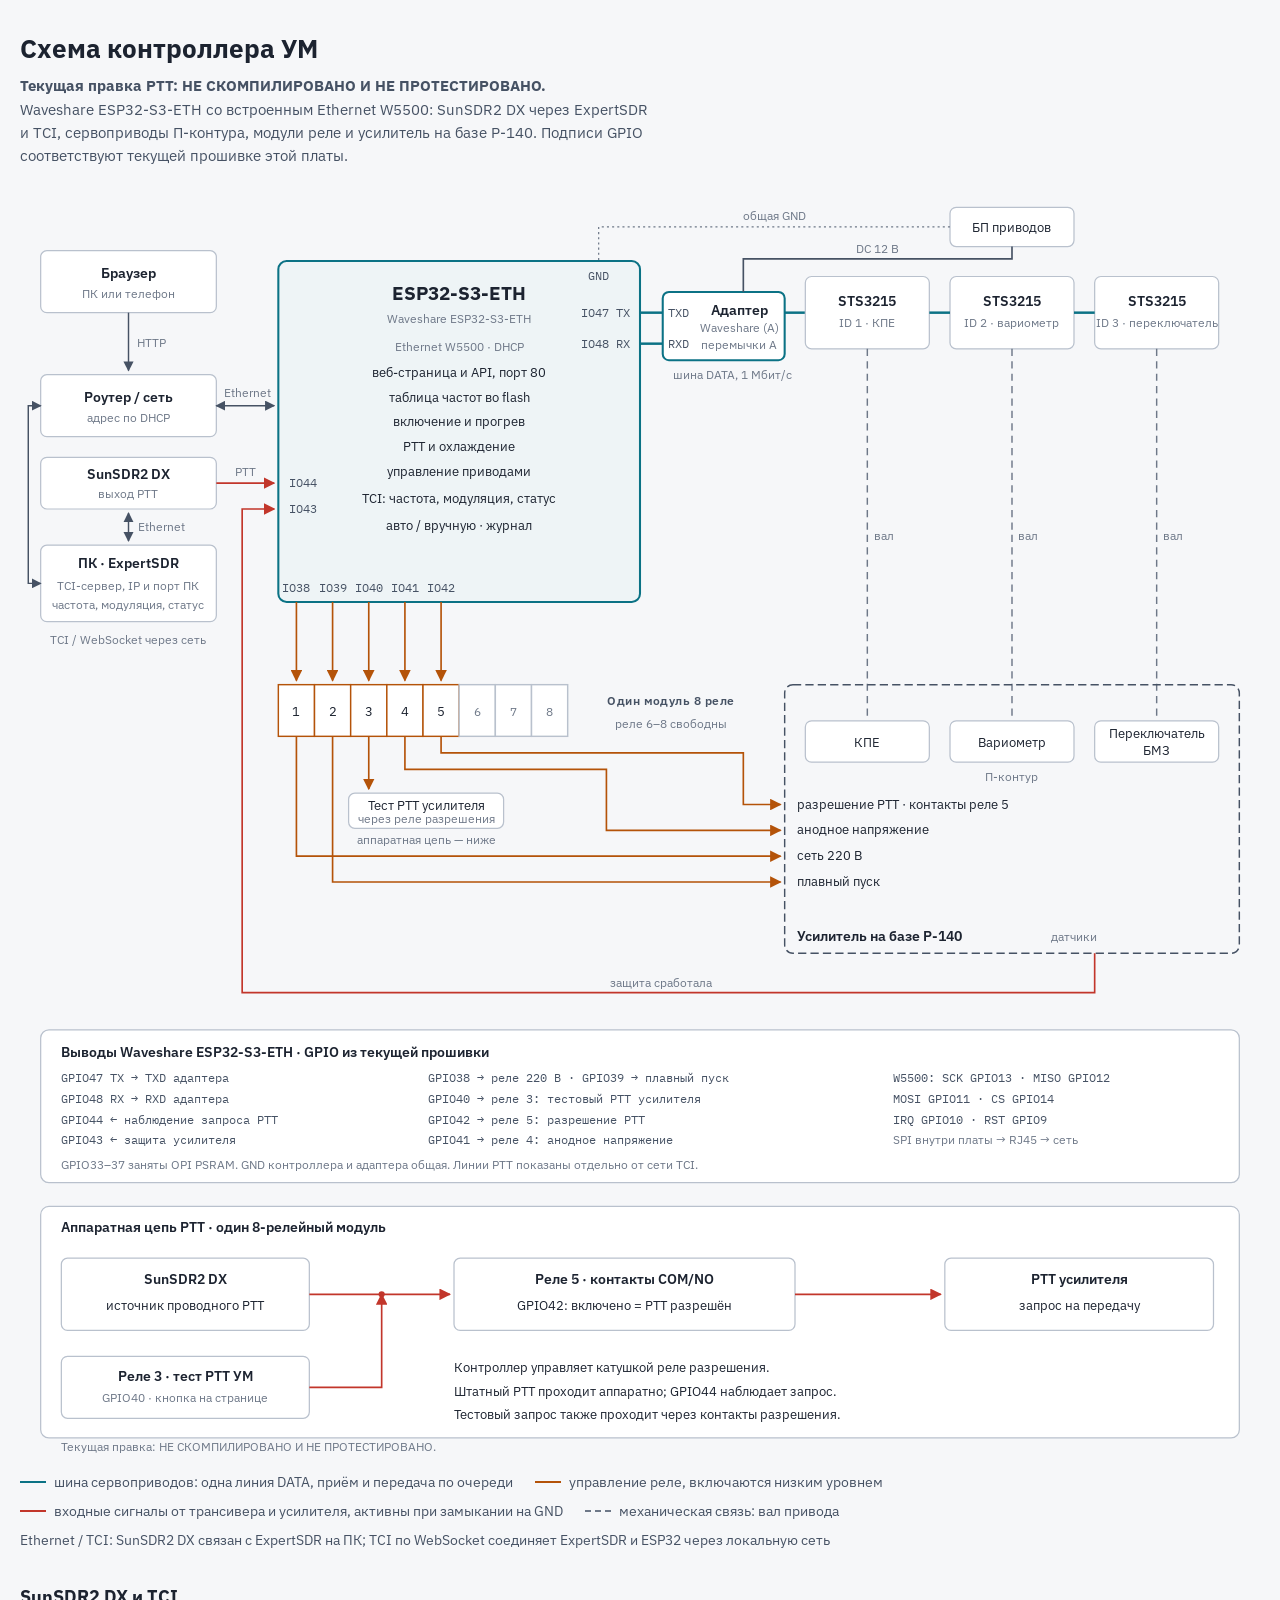
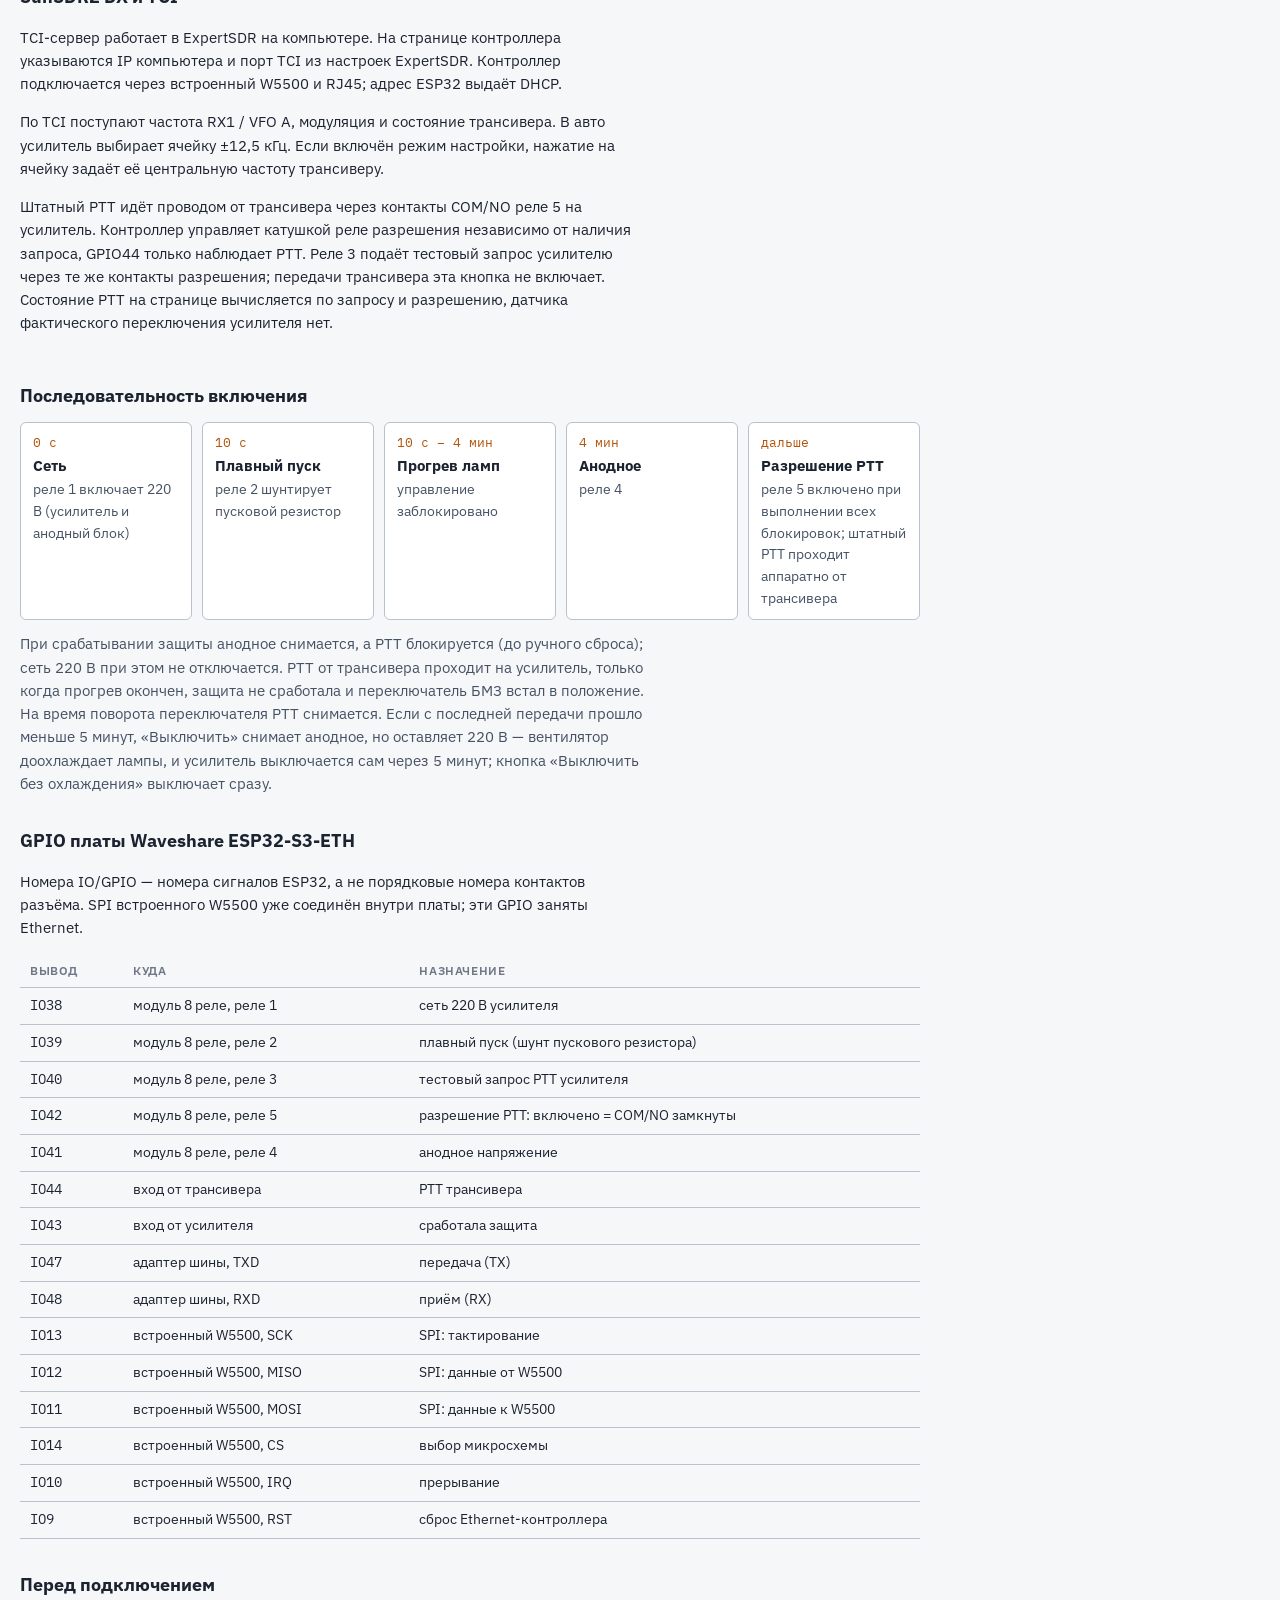
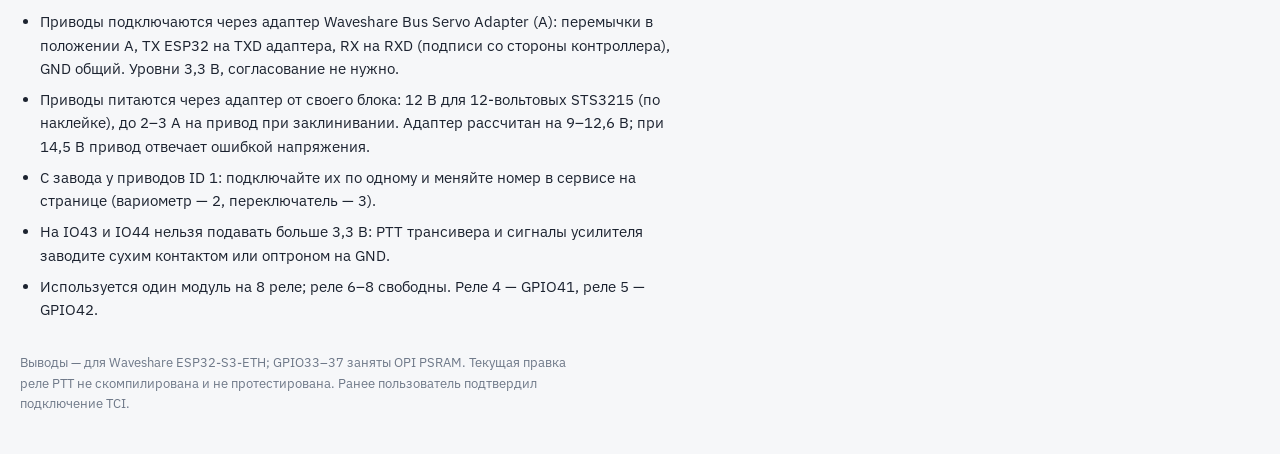
==== commit 0740cf5d: "Схемы: выводы IO41/IO42 и реле 4/5 На блок-схеме (docs/scheme.html и img/scheme.svg) подписи выводов" ====
--- a/docs/scheme.html
+++ b/docs/scheme.html
@@ -143,8 +143,8 @@
 <text x="267.5" y="380" class="pin" text-anchor="middle">IO38</text>
 <text x="302.5" y="380" class="pin" text-anchor="middle">IO39</text>
 <text x="337.5" y="380" class="pin" text-anchor="middle">IO40</text>
-<text x="512.5" y="380" class="pin" text-anchor="middle">IO17</text>
-<text x="372.5" y="380" class="pin" text-anchor="middle">IO18</text>
+<text x="407.5" y="380" class="pin" text-anchor="middle">IO42</text>
+<text x="372.5" y="380" class="pin" text-anchor="middle">IO41</text>
 <path d="M600 110 L622 110" class="bus"/>
 <path d="M600 140 L622 140" class="bus"/>
 <rect x="622" y="90" width="118" height="66" rx="6" class="comp"/>
@@ -187,19 +187,19 @@
 <text x="337.5" y="500" class="t" text-anchor="middle">3</text>
 <rect x="355" y="470" width="35" height="50" rx="0" class="cell"/>
 <text x="372.5" y="500" class="t" text-anchor="middle">4</text>
-<rect x="390" y="470" width="35" height="50" rx="0" class="cell free"/>
-<text x="407.5" y="500" class="ts" text-anchor="middle">5</text>
+<rect x="390" y="470" width="35" height="50" rx="0" class="cell"/>
+<text x="407.5" y="500" class="t" text-anchor="middle">5</text>
 <rect x="425" y="470" width="35" height="50" rx="0" class="cell free"/>
 <text x="442.5" y="500" class="ts" text-anchor="middle">6</text>
 <rect x="460" y="470" width="35" height="50" rx="0" class="cell free"/>
 <text x="477.5" y="500" class="ts" text-anchor="middle">7</text>
-<rect x="495" y="470" width="35" height="50" rx="0" class="cell"/>
-<text x="512.5" y="500" class="t" text-anchor="middle">8</text>
-<text x="630" y="512" class="ts" text-anchor="middle">реле 5–7 свободны</text>
+<rect x="495" y="470" width="35" height="50" rx="0" class="cell free"/>
+<text x="512.5" y="500" class="ts" text-anchor="middle">8</text>
+<text x="630" y="512" class="ts" text-anchor="middle">реле 6–8 свободны</text>
 <path d="M267.5 390 L267.5 466" class="ctl" marker-end="url(#ar-ctl)"/>
 <path d="M302.5 390 L302.5 466" class="ctl" marker-end="url(#ar-ctl)"/>
 <path d="M337.5 390 L337.5 466" class="ctl" marker-end="url(#ar-ctl)"/>
-<path d="M512.5 390 L512.5 466" class="ctl" marker-end="url(#ar-ctl)"/>
+<path d="M407.5 390 L407.5 466" class="ctl" marker-end="url(#ar-ctl)"/>
 <path d="M372.5 390 L372.5 466" class="ctl" marker-end="url(#ar-ctl)"/>
 <path d="M337.5 520 L337.5 571" class="ctl" marker-end="url(#ar-ctl)"/>
 <rect x="318" y="575" width="150" height="34" rx="6" class="box"/>
@@ -216,10 +216,10 @@
 <text x="1100" y="522" class="t" text-anchor="middle">Переключатель</text>
 <text x="1100" y="538" class="t" text-anchor="middle">БМЗ</text>
 <text x="960" y="563" class="ts" text-anchor="middle">П-контур</text>
-<path d="M372.5 520 L372.5 552 L567.5 552 L567.5 586 L736 586" class="ctl" marker-end="url(#ar-ctl)"/>
-<text x="752" y="590" class="t" text-anchor="start">анодное напряжение</text>
-<path d="M512.5 520 L512.5 611 L736 611" class="ctl" marker-end="url(#ar-ctl)"/>
-<text x="752" y="615" class="t" text-anchor="start">разрешение PTT · контакты реле 8</text>
+<path d="M372.5 520 L372.5 552 L567.5 552 L567.5 611 L736 611" class="ctl" marker-end="url(#ar-ctl)"/>
+<text x="752" y="615" class="t" text-anchor="start">анодное напряжение</text>
+<path d="M407.5 520 L407.5 536 L700 536 L700 586 L736 586" class="ctl" marker-end="url(#ar-ctl)"/>
+<text x="752" y="590" class="t" text-anchor="start">разрешение PTT · контакты реле 5</text>
 <path d="M267.5 520 L267.5 636 L736 636" class="ctl" marker-end="url(#ar-ctl)"/>
 <text x="752" y="640" class="t" text-anchor="start">сеть 220 В</text>
 <path d="M302.5 520 L302.5 661 L736 661" class="ctl" marker-end="url(#ar-ctl)"/>
@@ -235,8 +235,8 @@
 <text x="40" y="915" class="pin">GPIO43 ← защита усилителя</text>
 <text x="395" y="855" class="pin">GPIO38 → реле 220 В · GPIO39 → плавный пуск</text>
 <text x="395" y="875" class="pin">GPIO40 → реле 3: тестовый PTT усилителя</text>
-<text x="395" y="895" class="pin">GPIO17 → реле 8: разрешение PTT</text>
-<text x="395" y="915" class="pin">GPIO18 → реле 4: анодное напряжение</text>
+<text x="395" y="895" class="pin">GPIO42 → реле 5: разрешение PTT</text>
+<text x="395" y="915" class="pin">GPIO41 → реле 4: анодное напряжение</text>
 <text x="845" y="855" class="pin">W5500: SCK GPIO13 · MISO GPIO12</text>
 <text x="845" y="875" class="pin">MOSI GPIO11 · CS GPIO14</text>
 <text x="845" y="895" class="pin">IRQ GPIO10 · RST GPIO9</text>
@@ -250,8 +250,8 @@
 <path d="M280 1060 L416 1060" class="sig" marker-end="url(#ar-sig)"/>
 <circle cx="350" cy="1060" r="3" class="ah-sig"/>
 <rect x="420" y="1025" width="330" height="70" rx="6" class="box"/>
-<text x="585" y="1050" class="tb" text-anchor="middle">Реле 8 · контакты COM/NO</text>
-<text x="585" y="1075" class="t" text-anchor="middle">GPIO17: включено = PTT разрешён</text>
+<text x="585" y="1050" class="tb" text-anchor="middle">Реле 5 · контакты COM/NO</text>
+<text x="585" y="1075" class="t" text-anchor="middle">GPIO42: включено = PTT разрешён</text>
 <path d="M750 1060 L891 1060" class="sig" marker-end="url(#ar-sig)"/>
 <rect x="895" y="1025" width="260" height="70" rx="6" class="box"/>
 <text x="1025" y="1050" class="tb" text-anchor="middle">PTT усилителя</text>
@@ -280,7 +280,7 @@
   <h2>SunSDR2 DX и TCI</h2>
   <p>TCI-сервер работает в ExpertSDR на компьютере. На странице контроллера указываются IP компьютера и порт TCI из настроек ExpertSDR. Контроллер подключается через встроенный W5500 и RJ45; адрес ESP32 выдаёт DHCP.</p>
   <p>По TCI поступают частота RX1 / VFO A, модуляция и состояние трансивера. В авто усилитель выбирает ячейку ±12,5 кГц. Если включён режим настройки, нажатие на ячейку задаёт её центральную частоту трансиверу.</p>
-  <p>Штатный PTT идёт проводом от трансивера через контакты COM/NO реле 8 на усилитель. Контроллер управляет катушкой реле разрешения независимо от наличия запроса, GPIO44 только наблюдает PTT. Реле 3 подаёт тестовый запрос усилителю через те же контакты разрешения; передачи трансивера эта кнопка не включает. Состояние PTT на странице вычисляется по запросу и разрешению, датчика фактического переключения усилителя нет.</p>
+  <p>Штатный PTT идёт проводом от трансивера через контакты COM/NO реле 5 на усилитель. Контроллер управляет катушкой реле разрешения независимо от наличия запроса, GPIO44 только наблюдает PTT. Реле 3 подаёт тестовый запрос усилителю через те же контакты разрешения; передачи трансивера эта кнопка не включает. Состояние PTT на странице вычисляется по запросу и разрешению, датчика фактического переключения усилителя нет.</p>
 </section>
 
 <section>
@@ -289,8 +289,8 @@
     <li><span class="when">0 с</span><b>Сеть</b><span>реле 1 включает 220 В (усилитель и анодный блок)</span></li>
     <li><span class="when">10 с</span><b>Плавный пуск</b><span>реле 2 шунтирует пусковой резистор</span></li>
     <li><span class="when">10 с – 4 мин</span><b>Прогрев ламп</b><span>управление заблокировано</span></li>
-    <li><span class="when">4 мин</span><b>Анодное</b><span>реле 1 модуля на 4 реле</span></li>
-    <li><span class="when">дальше</span><b>Разрешение PTT</b><span>реле 8 включено при выполнении всех блокировок; штатный PTT проходит аппаратно от трансивера</span></li>
+    <li><span class="when">4 мин</span><b>Анодное</b><span>реле 4</span></li>
+    <li><span class="when">дальше</span><b>Разрешение PTT</b><span>реле 5 включено при выполнении всех блокировок; штатный PTT проходит аппаратно от трансивера</span></li>
   </ol>
   <p class="note">При срабатывании защиты анодное снимается, а PTT блокируется (до ручного сброса); сеть 220 В при этом не отключается. PTT от трансивера проходит на усилитель, только когда прогрев окончен, защита не сработала и переключатель БМЗ встал в положение. На время поворота переключателя PTT снимается. Если с последней передачи прошло меньше 5 минут, «Выключить» снимает анодное, но оставляет 220 В — вентилятор доохлаждает лампы, и усилитель выключается сам через 5 минут; кнопка «Выключить без охлаждения» выключает сразу.</p>
 </section>
@@ -305,8 +305,8 @@
       <tr><td class="mono">IO38</td><td>модуль 8 реле, реле 1</td><td>сеть 220 В усилителя</td></tr>
       <tr><td class="mono">IO39</td><td>модуль 8 реле, реле 2</td><td>плавный пуск (шунт пускового резистора)</td></tr>
       <tr><td class="mono">IO40</td><td>модуль 8 реле, реле 3</td><td>тестовый запрос PTT усилителя</td></tr>
-      <tr><td class="mono">IO17</td><td>модуль 8 реле, реле 8</td><td>разрешение PTT: включено = COM/NO замкнуты</td></tr>
-      <tr><td class="mono">IO18</td><td>модуль 8 реле, реле 4</td><td>анодное напряжение</td></tr>
+      <tr><td class="mono">IO42</td><td>модуль 8 реле, реле 5</td><td>разрешение PTT: включено = COM/NO замкнуты</td></tr>
+      <tr><td class="mono">IO41</td><td>модуль 8 реле, реле 4</td><td>анодное напряжение</td></tr>
       <tr><td class="mono">IO44</td><td>вход от трансивера</td><td>PTT трансивера</td></tr>
       <tr><td class="mono">IO43</td><td>вход от усилителя</td><td>сработала защита</td></tr>
       <tr><td class="mono">IO47</td><td>адаптер шины, TXD</td><td>передача (TX)</td></tr>
@@ -329,7 +329,7 @@
     <li>Приводы питаются через адаптер от своего блока: 12 В для 12-вольтовых STS3215 (по наклейке), до 2–3 А на привод при заклинивании. Адаптер рассчитан на 9–12,6 В; при 14,5 В привод отвечает ошибкой напряжения.</li>
     <li>С завода у приводов ID 1: подключайте их по одному и меняйте номер в сервисе на странице (вариометр — 2, переключатель — 3).</li>
     <li>На IO43 и IO44 нельзя подавать больше 3,3 В: PTT трансивера и сигналы усилителя заводите сухим контактом или оптроном на GND.</li>
-    <li>Используется один модуль на 8 реле; реле 5–7 свободны. Реле 4 подключается к GPIO18.</li>
+    <li>Используется один модуль на 8 реле; реле 6–8 свободны. Реле 4 — GPIO41, реле 5 — GPIO42.</li>
   </ul>
 </section>
 
